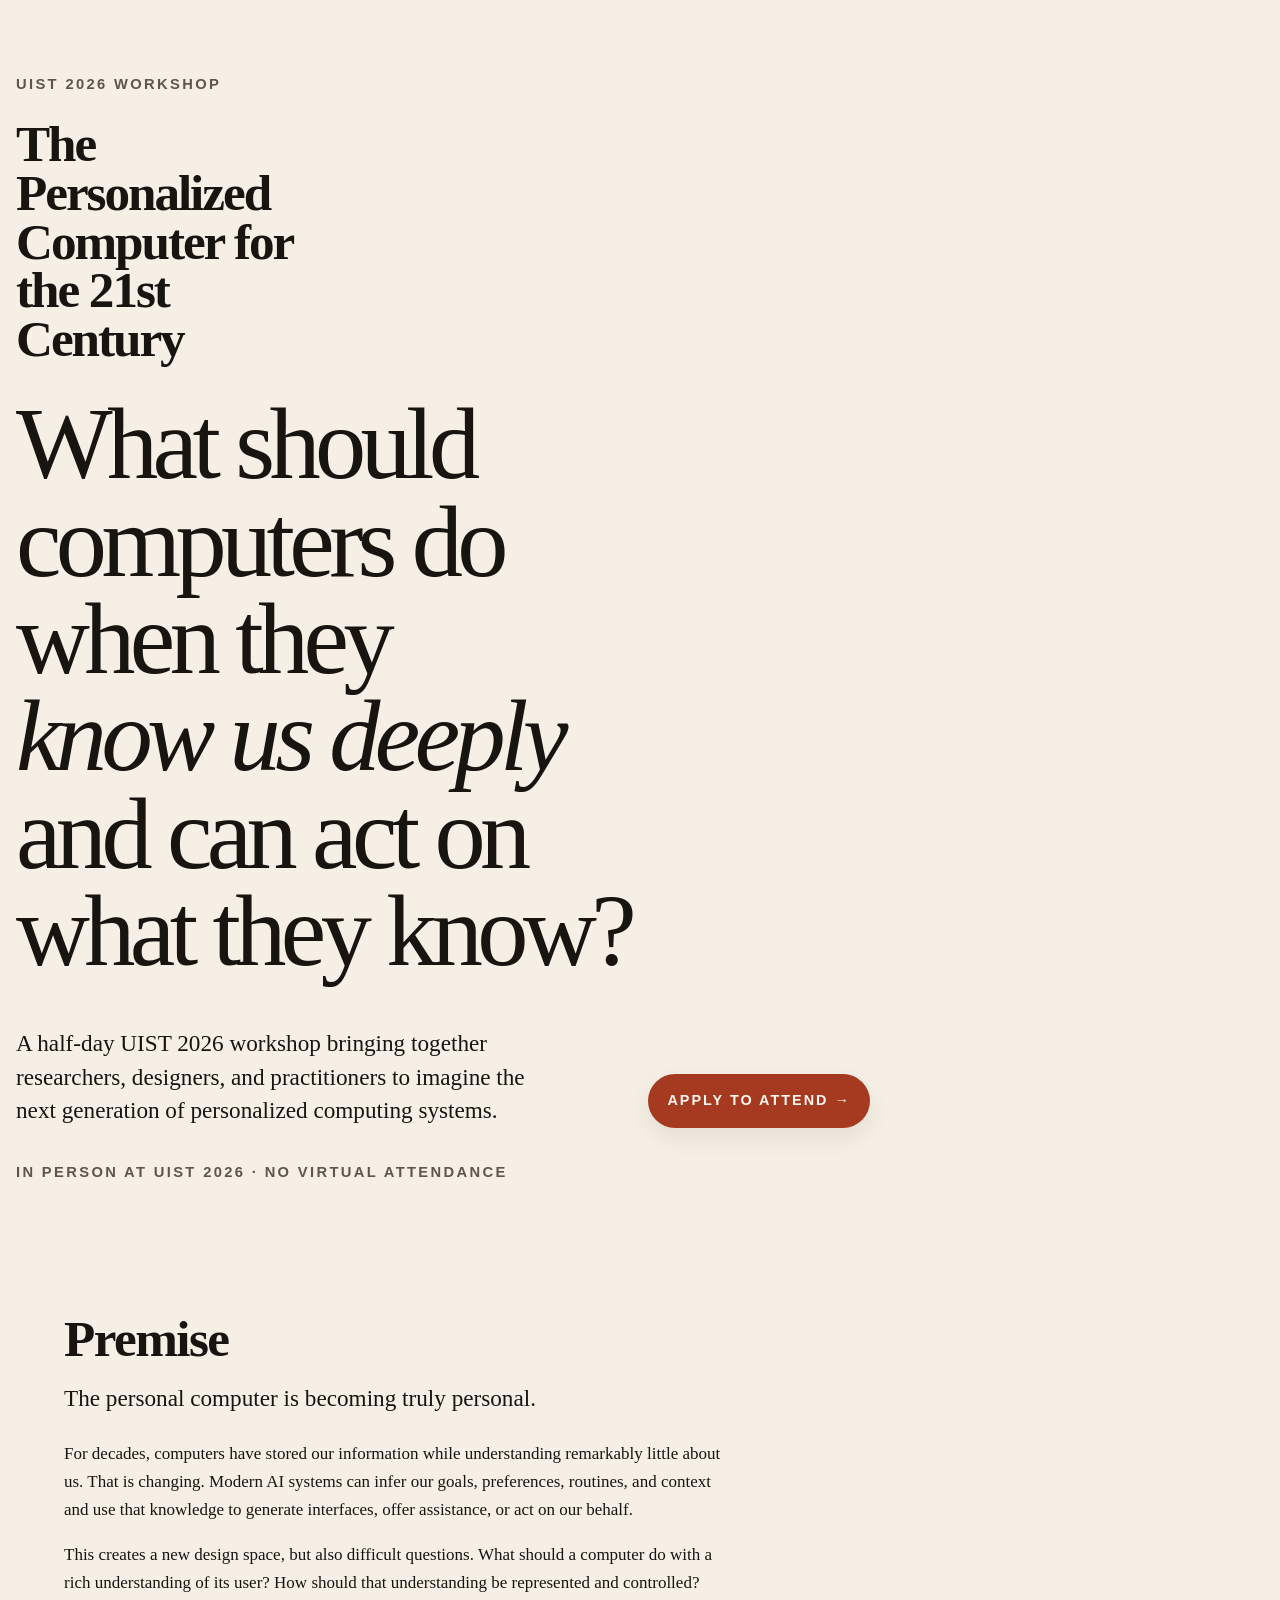
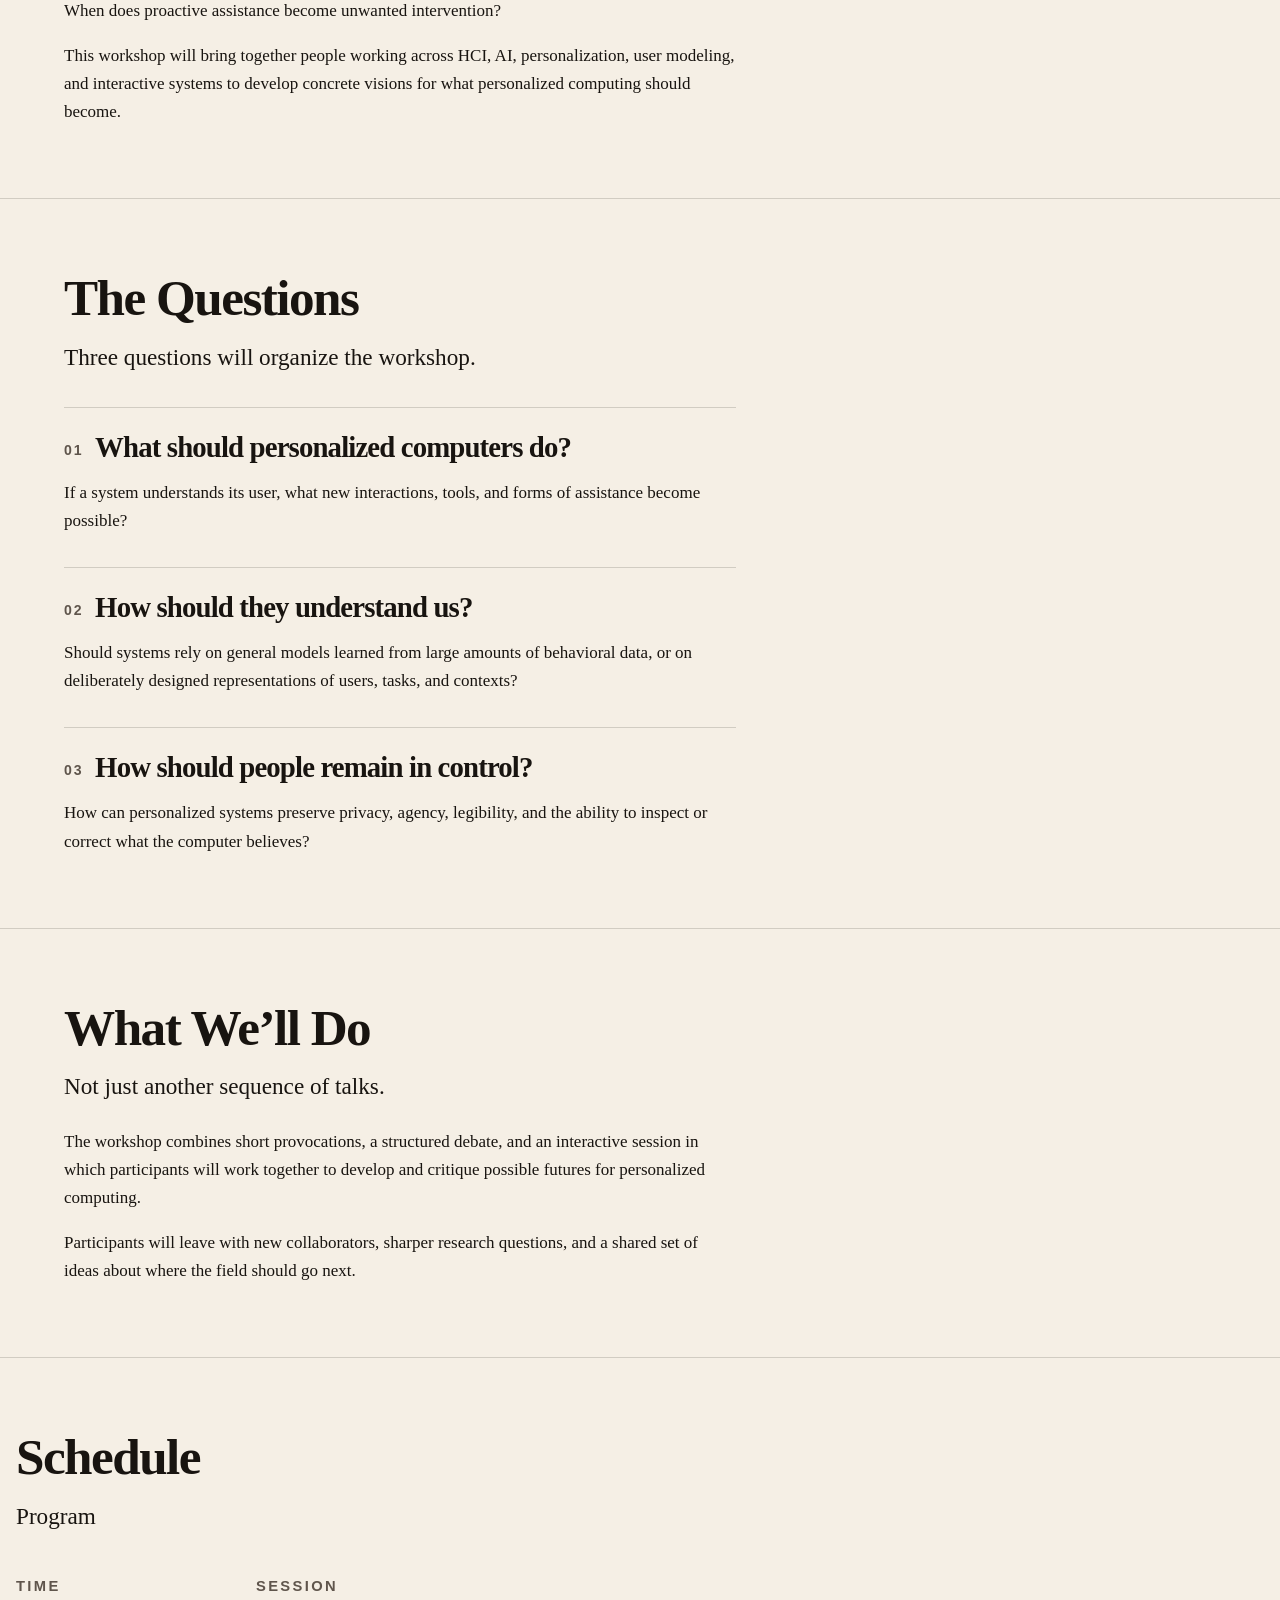
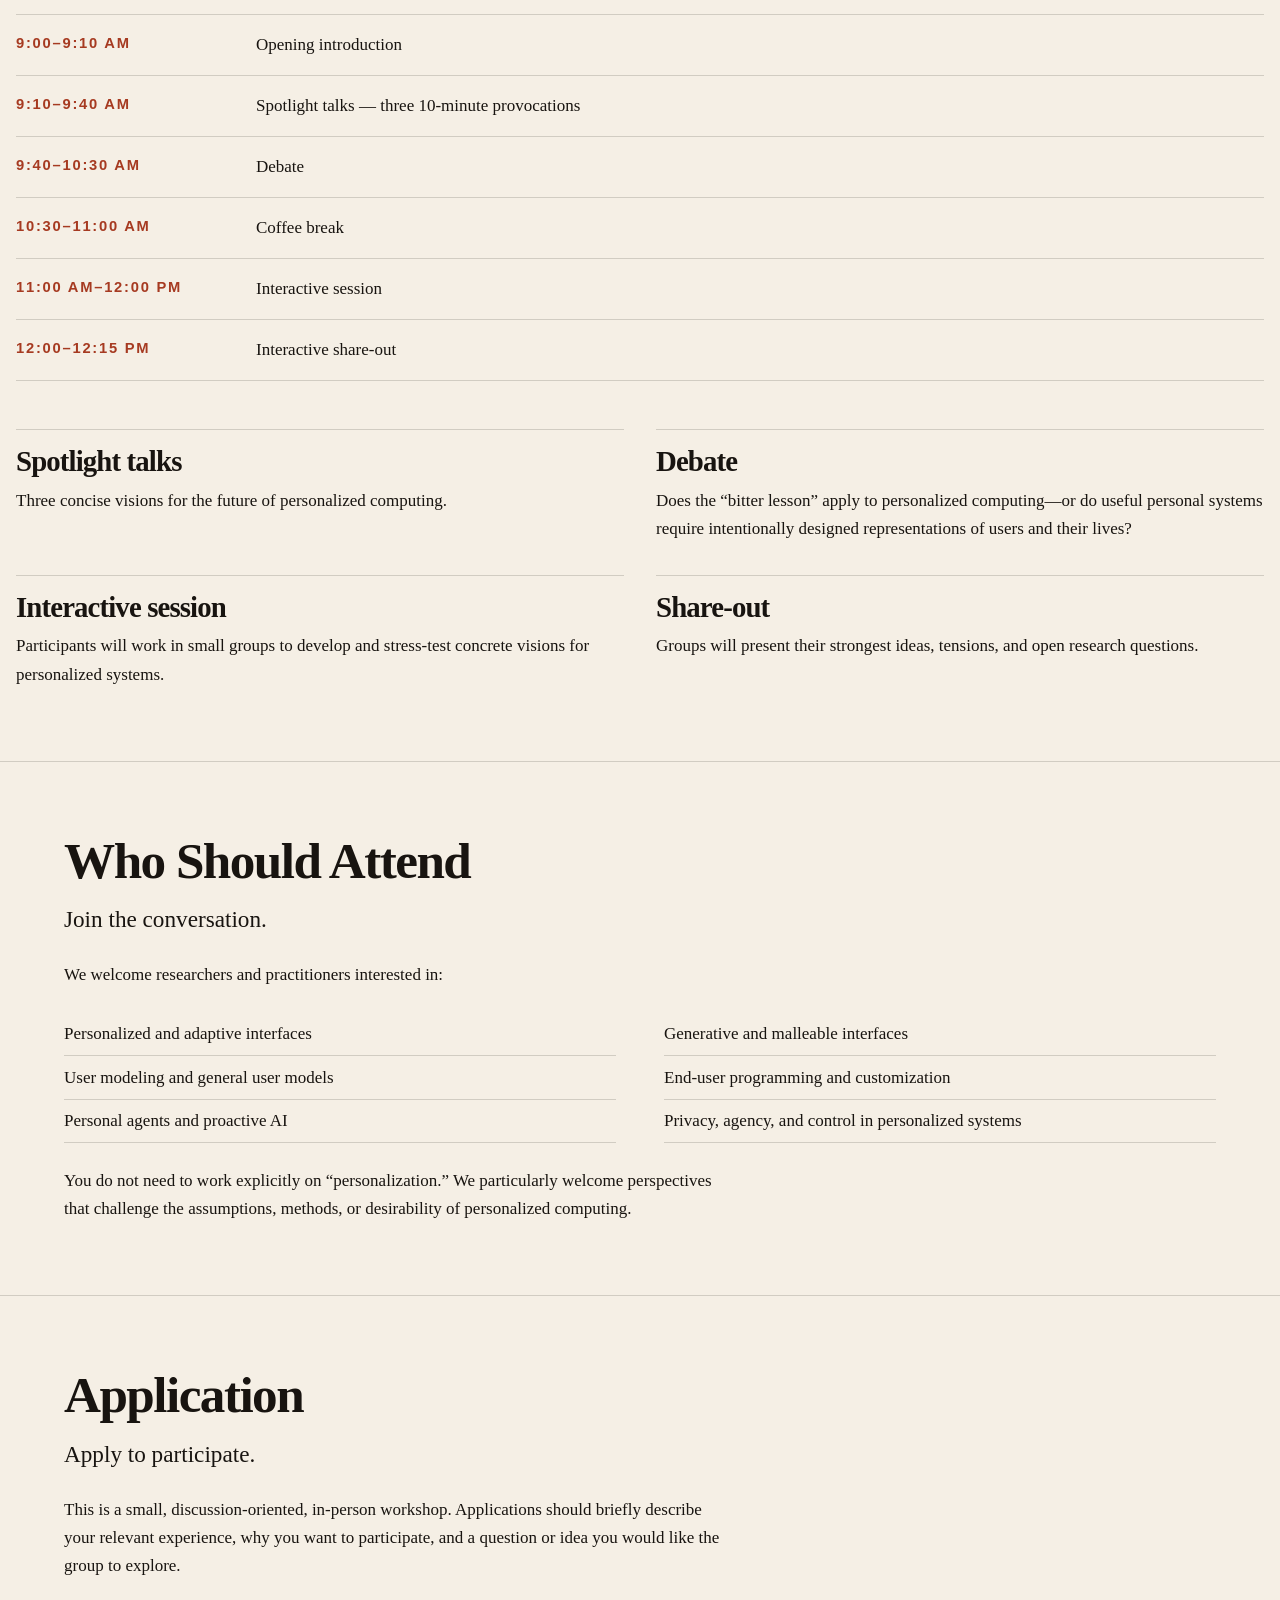
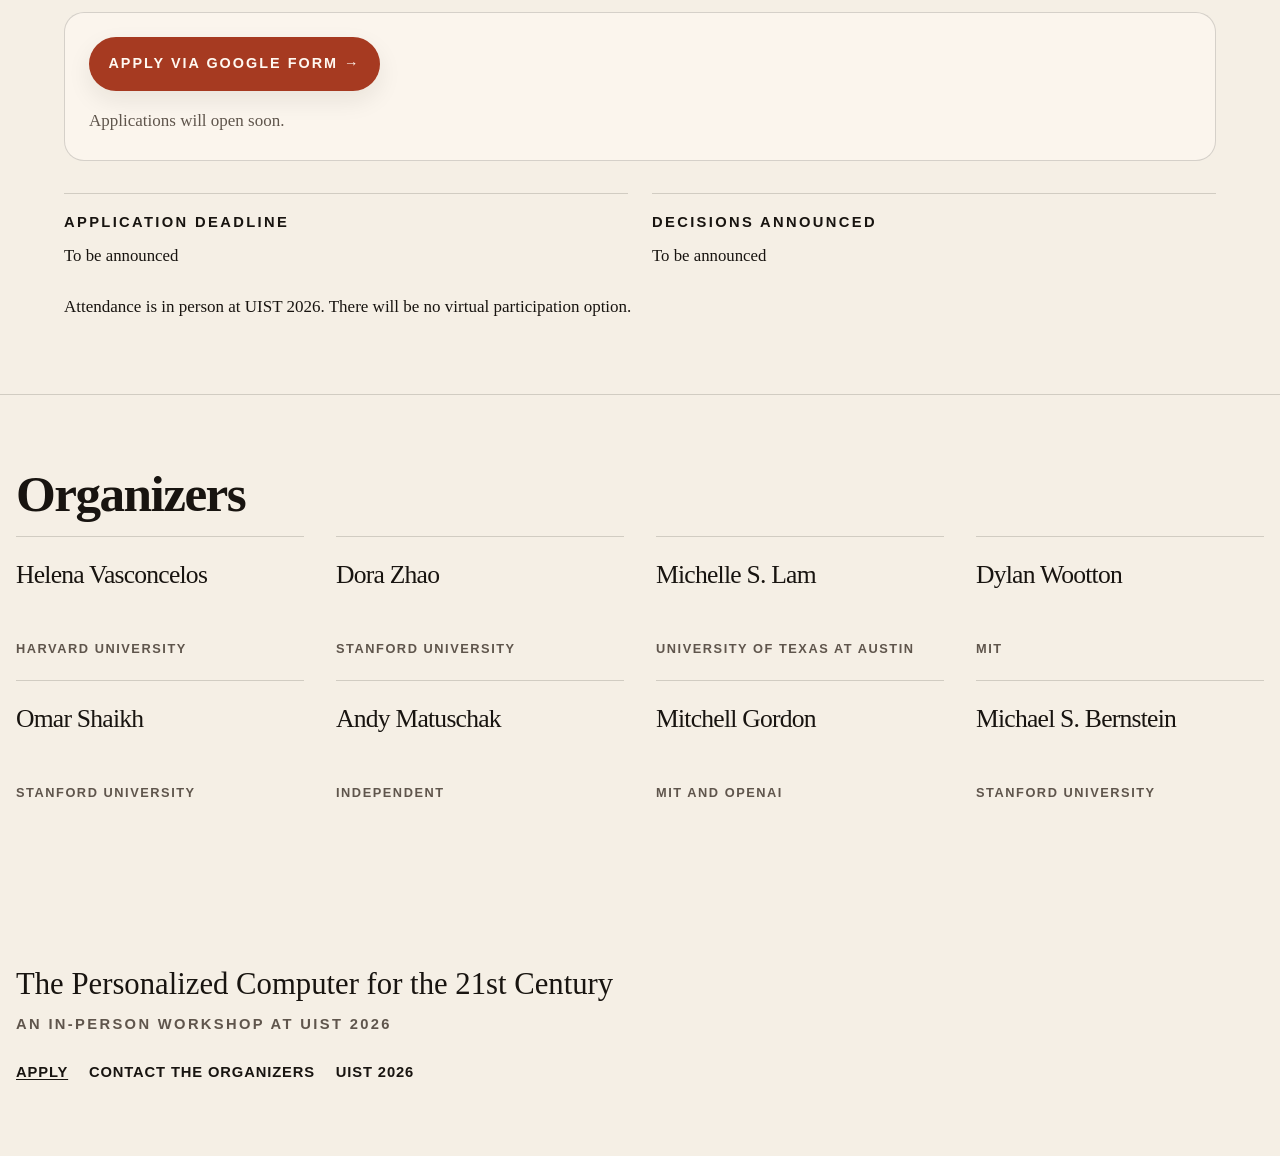
==== index.html @ d9c04a14 "Give the workshop a clear public home Create a dependency-free, typography-led site for the UIST 202" ====
<!doctype html>
<html lang="en">
  <head>
    <meta charset="utf-8">
    <meta name="viewport" content="width=device-width, initial-scale=1">
    <title>The Personalized Computer for the 21st Century | UIST 2026 Workshop</title>
    <meta
      name="description"
      content="A half-day UIST 2026 workshop for researchers, designers, and practitioners imagining the next generation of personalized computing systems."
    >
    <link rel="stylesheet" href="styles.css">
  </head>
  <body>
    <a class="skip-link" href="#main-content">Skip to content</a>

    <header class="hero section">
      <div class="shell shell--wide">
        <p class="eyebrow">UIST 2026 workshop</p>
        <h1 class="hero-title">The Personalized Computer for the 21st Century</h1>
        <p class="hero-question">
          What should computers do when they
          <span>know us deeply</span>
          and can act on what they know?
        </p>
        <div class="hero-body">
          <p class="hero-summary">
            A half-day UIST 2026 workshop bringing together researchers, designers, and
            practitioners to imagine the next generation of personalized computing systems.
          </p>
          <a class="button" href="#apply">Apply to attend &rarr;</a>
        </div>
        <p class="hero-meta">In person at UIST 2026 · No virtual attendance</p>
      </div>
    </header>

    <main id="main-content">
      <section class="section" aria-labelledby="premise-title">
        <div class="shell">
          <h2 id="premise-title">Premise</h2>
          <p class="lede">The personal computer is becoming truly personal.</p>
          <p>
            For decades, computers have stored our information while understanding remarkably
            little about us. That is changing. Modern AI systems can infer our goals,
            preferences, routines, and context and use that knowledge to generate interfaces,
            offer assistance, or act on our behalf.
          </p>
          <p>
            This creates a new design space, but also difficult questions. What should a
            computer do with a rich understanding of its user? How should that understanding be
            represented and controlled? When does proactive assistance become unwanted
            intervention?
          </p>
          <p>
            This workshop will bring together people working across HCI, AI, personalization,
            user modeling, and interactive systems to develop concrete visions for what
            personalized computing should become.
          </p>
        </div>
      </section>

      <section class="section" aria-labelledby="questions-title">
        <div class="shell">
          <h2 id="questions-title">The Questions</h2>
          <p class="lede">Three questions will organize the workshop.</p>
          <ol class="question-list">
            <li>
              <h3>What should personalized computers do?</h3>
              <p>
                If a system understands its user, what new interactions, tools, and forms of
                assistance become possible?
              </p>
            </li>
            <li>
              <h3>How should they understand us?</h3>
              <p>
                Should systems rely on general models learned from large amounts of behavioral
                data, or on deliberately designed representations of users, tasks, and
                contexts?
              </p>
            </li>
            <li>
              <h3>How should people remain in control?</h3>
              <p>
                How can personalized systems preserve privacy, agency, legibility, and the
                ability to inspect or correct what the computer believes?
              </p>
            </li>
          </ol>
        </div>
      </section>

      <section class="section" aria-labelledby="format-title">
        <div class="shell">
          <h2 id="format-title">What We&rsquo;ll Do</h2>
          <p class="lede">Not just another sequence of talks.</p>
          <p>
            The workshop combines short provocations, a structured debate, and an interactive
            session in which participants will work together to develop and critique possible
            futures for personalized computing.
          </p>
          <p>
            Participants will leave with new collaborators, sharper research questions, and a
            shared set of ideas about where the field should go next.
          </p>
        </div>
      </section>

      <section class="section" aria-labelledby="schedule-title">
        <div class="shell shell--wide">
          <div class="schedule-head">
            <h2 id="schedule-title">Schedule</h2>
            <p class="lede">Program</p>
          </div>
          <div class="table-wrap">
            <table class="schedule-table">
              <caption class="visually-hidden">Workshop program for the half-day UIST 2026 session.</caption>
              <thead>
                <tr>
                  <th scope="col">Time</th>
                  <th scope="col">Session</th>
                </tr>
              </thead>
              <tbody>
                <tr>
                  <td data-label="Time">9:00&ndash;9:10 AM</td>
                  <td data-label="Session">Opening introduction</td>
                </tr>
                <tr>
                  <td data-label="Time">9:10&ndash;9:40 AM</td>
                  <td data-label="Session">Spotlight talks &mdash; three 10-minute provocations</td>
                </tr>
                <tr>
                  <td data-label="Time">9:40&ndash;10:30 AM</td>
                  <td data-label="Session">Debate</td>
                </tr>
                <tr>
                  <td data-label="Time">10:30&ndash;11:00 AM</td>
                  <td data-label="Session">Coffee break</td>
                </tr>
                <tr>
                  <td data-label="Time">11:00 AM&ndash;12:00 PM</td>
                  <td data-label="Session">Interactive session</td>
                </tr>
                <tr>
                  <td data-label="Time">12:00&ndash;12:15 PM</td>
                  <td data-label="Session">Interactive share-out</td>
                </tr>
              </tbody>
            </table>
          </div>

          <div class="session-notes" aria-label="Session descriptions">
            <article>
              <h3>Spotlight talks</h3>
              <p>Three concise visions for the future of personalized computing.</p>
            </article>
            <article>
              <h3>Debate</h3>
              <p>
                Does the &ldquo;bitter lesson&rdquo; apply to personalized computing&mdash;or do useful
                personal systems require intentionally designed representations of users and
                their lives?
              </p>
            </article>
            <article>
              <h3>Interactive session</h3>
              <p>
                Participants will work in small groups to develop and stress-test concrete
                visions for personalized systems.
              </p>
            </article>
            <article>
              <h3>Share-out</h3>
              <p>
                Groups will present their strongest ideas, tensions, and open research
                questions.
              </p>
            </article>
          </div>
        </div>
      </section>

      <section class="section" aria-labelledby="audience-title">
        <div class="shell">
          <h2 id="audience-title">Who Should Attend</h2>
          <p class="lede">Join the conversation.</p>
          <p>We welcome researchers and practitioners interested in:</p>
          <ul class="topic-list">
            <li>Personalized and adaptive interfaces</li>
            <li>User modeling and general user models</li>
            <li>Personal agents and proactive AI</li>
            <li>Generative and malleable interfaces</li>
            <li>End-user programming and customization</li>
            <li>Privacy, agency, and control in personalized systems</li>
          </ul>
          <p>
            You do not need to work explicitly on &ldquo;personalization.&rdquo; We particularly welcome
            perspectives that challenge the assumptions, methods, or desirability of
            personalized computing.
          </p>
        </div>
      </section>

      <section class="section" id="apply" aria-labelledby="application-title">
        <div class="shell">
          <h2 id="application-title">Application</h2>
          <p class="lede">Apply to participate.</p>
          <p>
            This is a small, discussion-oriented, in-person workshop. Applications should
            briefly describe your relevant experience, why you want to participate, and a
            question or idea you would like the group to explore.
          </p>

          <div class="application-box" id="application-placeholder">
            <!-- REPLACE_GOOGLE_FORM_URL: turn the disabled label below into the application link. -->
            <span class="application-cta" aria-disabled="true">Apply via Google Form &rarr;</span>
            <p class="placeholder-note">Applications will open soon.</p>
          </div>

          <dl class="application-dates">
            <div>
              <dt>Application deadline</dt>
              <!-- REPLACE_APPLICATION_DEADLINE -->
              <dd>To be announced</dd>
            </div>
            <div>
              <dt>Decisions announced</dt>
              <!-- REPLACE_DECISION_DATE -->
              <dd>To be announced</dd>
            </div>
          </dl>

          <p>Attendance is in person at UIST 2026. There will be no virtual participation option.</p>
        </div>
      </section>

      <section class="section" aria-labelledby="organizers-title">
        <div class="shell shell--wide">
          <h2 id="organizers-title">Organizers</h2>
          <div class="organizer-wall">
            <a href="https://seas.harvard.edu/person/helena-vasconcelos">Helena Vasconcelos<span>Harvard University</span></a>
            <a href="https://dorazhao99.github.io/">Dora Zhao<span>Stanford University</span></a>
            <a href="https://michelle123lam.github.io/">Michelle S. Lam<span>University of Texas at Austin</span></a>
            <a href="https://www.dylanwootton.com/">Dylan Wootton<span>MIT</span></a>
            <a href="https://oshaikh.com/">Omar Shaikh<span>Stanford University</span></a>
            <a href="https://andymatuschak.org/">Andy Matuschak<span>Independent</span></a>
            <a href="https://www.eecs.mit.edu/people/mitchell-gordon/">Mitchell Gordon<span>MIT and OpenAI</span></a>
            <a href="https://hci.stanford.edu/msb/">Michael S. Bernstein<span>Stanford University</span></a>
          </div>
        </div>
      </section>
    </main>

    <footer class="site-footer section">
      <div class="shell shell--wide">
        <p class="footer-title">The Personalized Computer for the 21st Century</p>
        <p class="footer-subtitle">An in-person workshop at UIST 2026</p>
        <div class="footer-links" aria-label="Footer links">
          <a href="#apply">Apply</a>
          <!-- REPLACE_CONTACT_URL_OR_EMAIL -->
          <span aria-disabled="true">Contact the organizers</span>
          <!-- REPLACE_UIST_2026_URL -->
          <span aria-disabled="true">UIST 2026</span>
        </div>
      </div>
    </footer>
  </body>
</html>
---- styles.css ----
:root {
  --paper: #f5efe5;
  --ink: #181410;
  --muted: #5f554c;
  --line: rgba(24, 20, 16, 0.16);
  --accent: #a63a21;
  --accent-deep: #7d2714;
  --focus: #181410;
  --shadow: rgba(24, 20, 16, 0.08);
  --display: "Iowan Old Style", "Palatino Linotype", "Book Antiqua", "URW Palladio L",
    "Georgia", serif;
  --meta: "Avenir Next Condensed", "Arial Narrow", "Helvetica Neue", sans-serif;
  --body: "Iowan Old Style", "Palatino Linotype", "Book Antiqua", "Georgia", serif;
  --page-width: min(72rem, calc(100vw - 2rem));
  --wide-width: min(82rem, calc(100vw - 2rem));
  --space-1: 0.75rem;
  --space-2: 1rem;
  --space-3: 1.5rem;
  --space-4: 2rem;
  --space-5: 3rem;
  --space-6: 4.5rem;
  --space-7: 7rem;
  --radius: 1.25rem;
}

*,
*::before,
*::after {
  box-sizing: border-box;
}

html {
  scroll-behavior: smooth;
}

body {
  margin: 0;
  background: var(--paper);
  color: var(--ink);
  font-family: var(--body);
  font-size: 1.0625rem;
  line-height: 1.65;
  text-rendering: optimizeLegibility;
}

img {
  max-width: 100%;
  display: block;
}

a {
  color: inherit;
  text-decoration-thickness: 0.08em;
  text-underline-offset: 0.16em;
}

a:hover {
  text-decoration-thickness: 0.14em;
}

a:focus-visible,
button:focus-visible,
[tabindex]:focus-visible {
  outline: 2px solid var(--focus);
  outline-offset: 0.25rem;
}

code {
  font-family: ui-monospace, "SFMono-Regular", "SF Mono", Consolas, "Liberation Mono",
    monospace;
  font-size: 0.92em;
}

.skip-link {
  position: absolute;
  top: 0.5rem;
  left: 0.5rem;
  z-index: 10;
  padding: 0.65rem 0.9rem;
  background: var(--ink);
  color: var(--paper);
  text-decoration: none;
  transform: translateY(-140%);
}

.skip-link:focus-visible {
  transform: translateY(0);
  outline-color: var(--paper);
}

.shell {
  width: var(--page-width);
  margin: 0 auto;
}

.shell--wide {
  width: var(--wide-width);
}

.section {
  padding: var(--space-6) 0;
  border-top: 1px solid var(--line);
}

.section:first-of-type {
  border-top: 0;
}

.eyebrow,
.hero-meta,
th,
.footer-subtitle,
.application-dates dt {
  font-family: var(--meta);
  font-size: 0.92rem;
  font-weight: 600;
  letter-spacing: 0.16em;
  text-transform: uppercase;
}

.eyebrow {
  margin: 0 0 var(--space-3);
  color: var(--muted);
}

.hero {
  min-height: 100vh;
  display: grid;
  align-items: end;
  padding: 4.5rem 0 3.5rem;
}

.hero-title {
  max-width: 12ch;
  margin: 0;
  font-family: var(--display);
  font-size: clamp(2.15rem, 4vw, 4rem);
  font-weight: 600;
  line-height: 0.95;
  letter-spacing: -0.04em;
}

.hero-question {
  max-width: 13ch;
  margin: var(--space-4) 0 var(--space-5);
  font-family: var(--display);
  font-size: clamp(3rem, 8vw, 7.8rem);
  line-height: 0.95;
  letter-spacing: -0.055em;
}

.hero-question span {
  display: block;
  font-style: italic;
}

.hero-body {
  display: grid;
  grid-template-columns: minmax(0, 38rem) auto;
  gap: var(--space-3);
  align-items: end;
}

.hero-summary,
.lede {
  font-size: clamp(1.15rem, 2vw, 1.45rem);
  line-height: 1.45;
}

.hero-summary {
  margin: 0;
  max-width: 34rem;
}

.button,
.application-cta {
  display: inline-flex;
  align-items: center;
  justify-content: center;
  width: fit-content;
  min-width: 13rem;
  padding: 0.9rem 1.15rem;
  border: 1px solid transparent;
  border-radius: 999px;
  background: var(--accent);
  box-shadow: 0 0.6rem 1.5rem var(--shadow);
  color: #fff8f1;
  font-family: var(--meta);
  font-size: 0.9rem;
  font-weight: 700;
  letter-spacing: 0.14em;
  text-decoration: none;
  text-transform: uppercase;
}

.button:hover,
.application-cta:hover {
  background: var(--accent-deep);
  color: #fff8f1;
}

.hero-meta {
  margin: var(--space-4) 0 0;
  color: var(--muted);
}

h2,
h3 {
  margin: 0;
  font-family: var(--display);
  line-height: 1.05;
  letter-spacing: -0.03em;
}

h2 {
  font-size: clamp(2rem, 4vw, 3.3rem);
  margin-bottom: var(--space-2);
}

h3 {
  font-size: clamp(1.35rem, 2.3vw, 1.8rem);
}

p,
li,
dd {
  max-width: 42rem;
}

p:last-child,
li:last-child {
  margin-bottom: 0;
}

.lede {
  margin: 0 0 var(--space-3);
}

.question-list {
  margin: var(--space-4) 0 0;
  padding: 0;
  list-style: none;
  counter-reset: questions;
  display: grid;
  gap: var(--space-4);
}

.question-list li {
  padding-top: var(--space-3);
  border-top: 1px solid var(--line);
}

.question-list h3::before {
  counter-increment: questions;
  content: "0" counter(questions) " ";
  margin-right: 0.35rem;
  color: var(--muted);
  font-family: var(--meta);
  font-size: 0.88rem;
  font-weight: 700;
  letter-spacing: 0.14em;
  vertical-align: middle;
}

.schedule-head {
  margin-bottom: var(--space-3);
}

.table-wrap {
  overflow-x: auto;
}

.schedule-table {
  width: 100%;
  border-collapse: collapse;
}

.schedule-table th,
.schedule-table td {
  padding: 1rem 0;
  vertical-align: top;
  text-align: left;
  border-bottom: 1px solid var(--line);
}

.schedule-table th {
  color: var(--muted);
}

.schedule-table td:first-child {
  width: 15rem;
  padding-right: 1.5rem;
  color: var(--accent);
  font-family: var(--meta);
  font-size: 0.92rem;
  font-weight: 700;
  letter-spacing: 0.12em;
  text-transform: uppercase;
}

.session-notes {
  margin-top: var(--space-5);
  display: grid;
  grid-template-columns: repeat(2, minmax(0, 1fr));
  gap: var(--space-4);
}

.session-notes article {
  padding-top: var(--space-2);
  border-top: 1px solid var(--line);
}

.session-notes p {
  margin: 0.65rem 0 0;
}

.topic-list {
  margin: var(--space-3) 0;
  padding: 0;
  list-style: none;
  columns: 2;
  column-gap: var(--space-5);
}

.topic-list li {
  break-inside: avoid;
  padding: 0.45rem 0;
  border-bottom: 1px solid var(--line);
}

.application-box {
  margin: var(--space-4) 0;
  padding: var(--space-3);
  border: 1px solid var(--line);
  border-radius: var(--radius);
  background: rgba(255, 250, 245, 0.55);
}

.application-cta {
  margin: 0 0 var(--space-2);
}

.placeholder-note {
  margin: 0;
  color: var(--muted);
}

.application-dates {
  margin: 0 0 var(--space-3);
  display: grid;
  grid-template-columns: repeat(2, minmax(0, 1fr));
  gap: var(--space-3);
}

.application-dates div {
  padding-top: var(--space-2);
  border-top: 1px solid var(--line);
}

.application-dates dt,
.application-dates dd {
  margin: 0;
}

.application-dates dd {
  margin-top: 0.5rem;
  font-size: 1.05rem;
}

.organizer-wall {
  display: grid;
  grid-template-columns: repeat(4, minmax(0, 1fr));
  column-gap: var(--space-4);
}

.organizer-wall a {
  min-height: 9rem;
  padding: var(--space-3) 0;
  display: flex;
  flex-direction: column;
  justify-content: space-between;
  gap: var(--space-2);
  border-top: 1px solid var(--line);
  font-family: var(--display);
  font-size: clamp(1.25rem, 2vw, 1.7rem);
  line-height: 1.08;
  letter-spacing: -0.03em;
  text-decoration: none;
}

.organizer-wall span {
  display: block;
  color: var(--muted);
  font-family: var(--meta);
  font-size: 0.8rem;
  font-weight: 600;
  letter-spacing: 0.12em;
  text-transform: uppercase;
}

.site-footer {
  padding-bottom: var(--space-6);
}

.footer-title {
  margin: 0;
  font-family: var(--display);
  font-size: clamp(1.55rem, 2.4vw, 2.2rem);
  line-height: 1.08;
}

.footer-subtitle {
  margin: 0.65rem 0 0;
  color: var(--muted);
}

.footer-links {
  margin-top: var(--space-3);
  display: flex;
  flex-wrap: wrap;
  gap: 0.85rem 1.3rem;
}

.footer-links span,
.footer-links a {
  font-family: var(--meta);
  font-size: 0.92rem;
  font-weight: 600;
  letter-spacing: 0.06em;
  text-transform: uppercase;
}

.visually-hidden {
  position: absolute;
  width: 1px;
  height: 1px;
  padding: 0;
  margin: -1px;
  overflow: hidden;
  clip: rect(0 0 0 0);
  white-space: nowrap;
  border: 0;
}

@media (prefers-reduced-motion: reduce) {
  html {
    scroll-behavior: auto;
  }

  *,
  *::before,
  *::after {
    animation-duration: 0.01ms !important;
    animation-iteration-count: 1 !important;
    transition-duration: 0.01ms !important;
  }
}

@media (max-width: 64rem) {
  .hero-body,
  .application-dates,
  .session-notes,
  .organizer-wall {
    grid-template-columns: 1fr;
  }

  .topic-list {
    columns: 1;
  }
}

@media (max-width: 48rem) {
  .section {
    padding: 3.5rem 0;
  }

  .hero {
    min-height: auto;
    padding-top: 4.5rem;
    padding-bottom: 4.5rem;
  }

  .hero-question {
    max-width: 11ch;
    margin-top: 2rem;
    margin-bottom: 2.5rem;
  }

  .schedule-table,
  .schedule-table thead,
  .schedule-table tbody,
  .schedule-table tr,
  .schedule-table th,
  .schedule-table td {
    display: block;
  }

  .schedule-table thead {
    position: absolute;
    width: 1px;
    height: 1px;
    overflow: hidden;
    clip: rect(0 0 0 0);
  }

  .schedule-table tr {
    padding: 1rem 0;
    border-bottom: 1px solid var(--line);
  }

  .schedule-table th,
  .schedule-table td {
    border: 0;
    padding: 0;
  }

  .schedule-table td + td {
    margin-top: 0.5rem;
  }

  .schedule-table td::before {
    content: attr(data-label);
    display: block;
    margin-bottom: 0.22rem;
    color: var(--muted);
    font-family: var(--meta);
    font-size: 0.72rem;
    font-weight: 700;
    letter-spacing: 0.14em;
    text-transform: uppercase;
  }
}

@media (max-width: 34rem) {
  body {
    font-size: 1rem;
  }

  .shell,
  .shell--wide {
    width: min(100vw - 1.25rem, 100%);
  }

  .button,
  .application-cta {
    width: 100%;
  }

  .organizer-wall a {
    min-height: 7rem;
  }
}
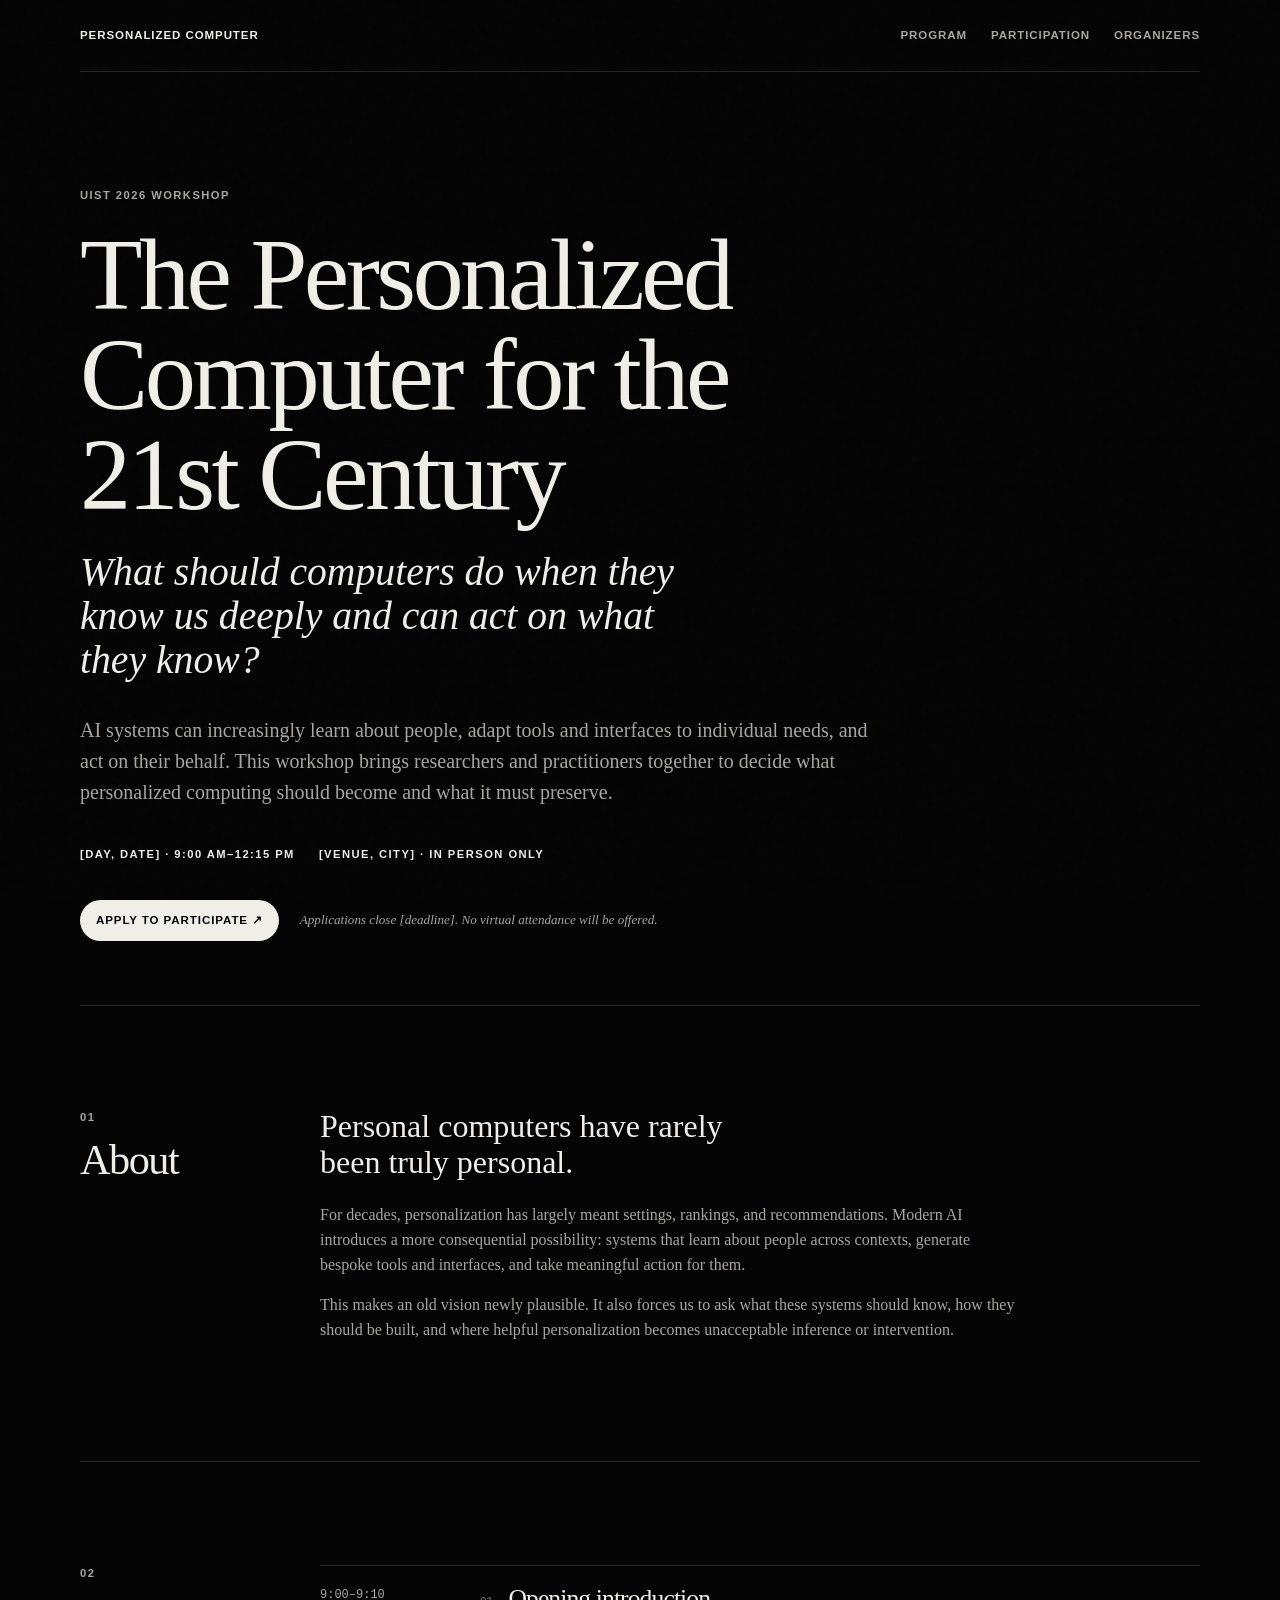
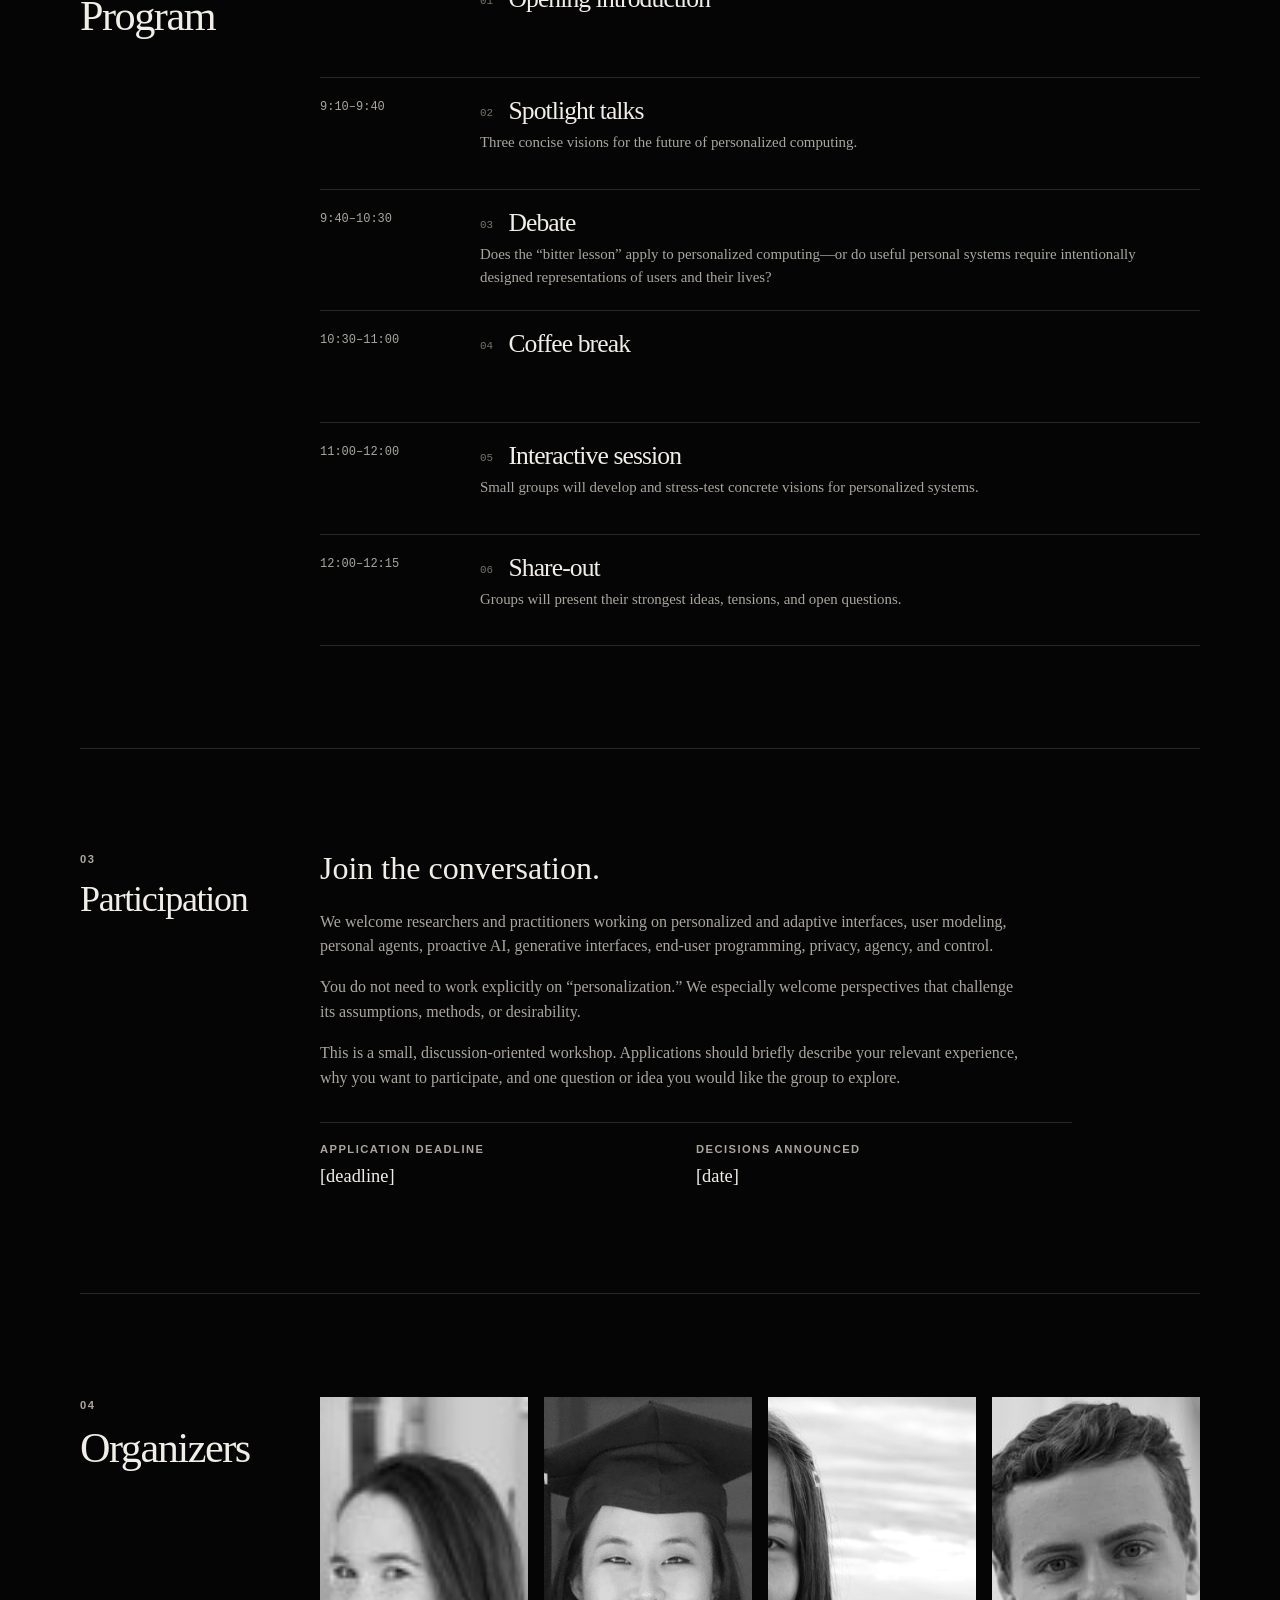
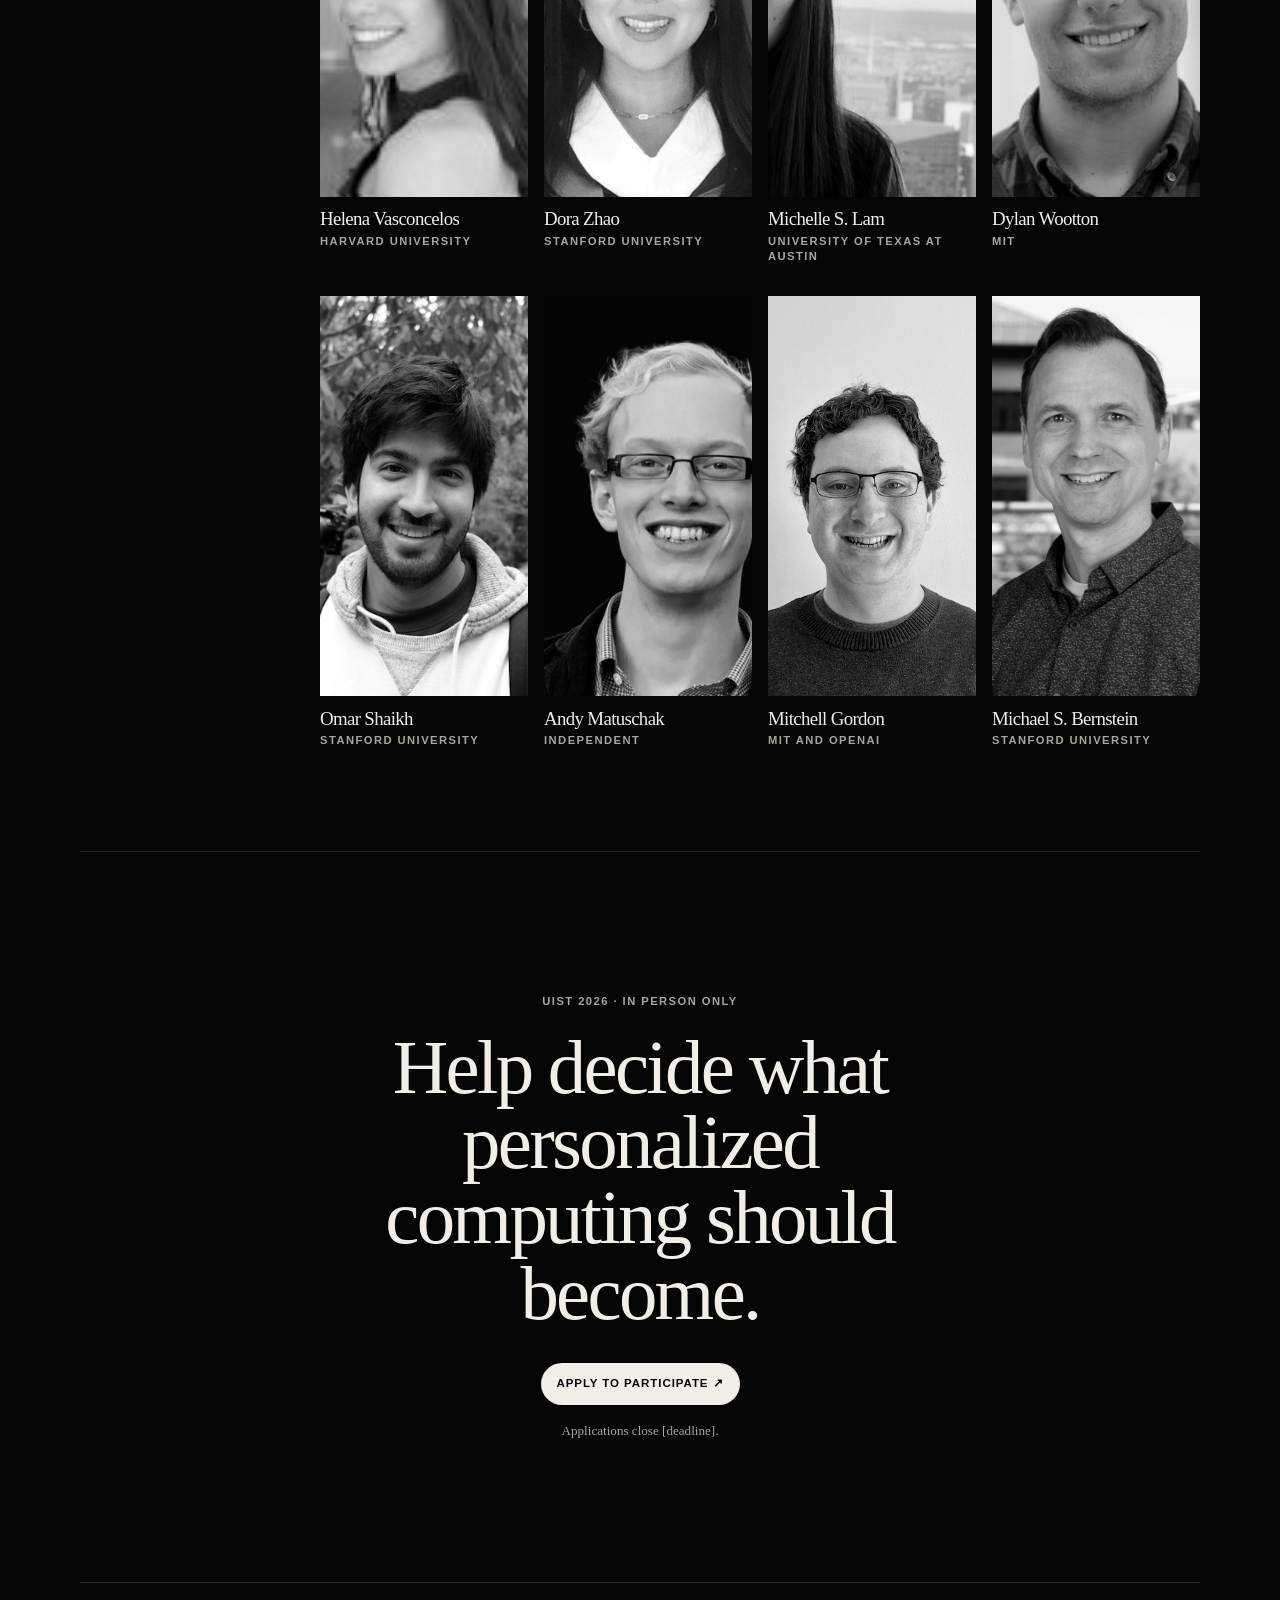
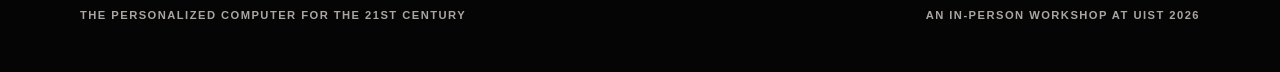
==== commit a218c8cb: "Make the workshop easier to scan and remember Tighten the page to a simple About, Program, Participa" ====
--- a/index.html
+++ b/index.html
@@ -6,263 +6,221 @@
     <title>The Personalized Computer for the 21st Century | UIST 2026 Workshop</title>
     <meta
       name="description"
-      content="A half-day UIST 2026 workshop for researchers, designers, and practitioners imagining the next generation of personalized computing systems."
+      content="A UIST 2026 workshop on what personalized computers should become and what they must preserve."
     >
     <link rel="stylesheet" href="styles.css">
   </head>
   <body>
     <a class="skip-link" href="#main-content">Skip to content</a>
 
-    <header class="hero section">
-      <div class="shell shell--wide">
-        <p class="eyebrow">UIST 2026 workshop</p>
-        <h1 class="hero-title">The Personalized Computer for the 21st Century</h1>
+    <header class="site-header shell">
+      <a class="wordmark" href="#top">Personalized Computer</a>
+      <nav aria-label="Primary navigation">
+        <a href="#program">Program</a>
+        <a href="#participation">Participation</a>
+        <a href="#organizers">Organizers</a>
+      </nav>
+    </header>
+
+    <main id="main-content">
+      <section class="hero shell" id="top" aria-labelledby="workshop-title">
+        <p class="eyebrow">UIST 2026 Workshop</p>
+        <h1 id="workshop-title">The Personalized Computer for the 21st Century</h1>
         <p class="hero-question">
-          What should computers do when they
-          <span>know us deeply</span>
-          and can act on what they know?
+          What should computers do when they know us deeply and can act on what they know?
         </p>
-        <div class="hero-body">
-          <p class="hero-summary">
-            A half-day UIST 2026 workshop bringing together researchers, designers, and
-            practitioners to imagine the next generation of personalized computing systems.
-          </p>
-          <a class="button" href="#apply">Apply to attend &rarr;</a>
-        </div>
-        <p class="hero-meta">In person at UIST 2026 · No virtual attendance</p>
-      </div>
-    </header>
-
-    <main id="main-content">
-      <section class="section" aria-labelledby="premise-title">
-        <div class="shell">
-          <h2 id="premise-title">Premise</h2>
-          <p class="lede">The personal computer is becoming truly personal.</p>
-          <p>
-            For decades, computers have stored our information while understanding remarkably
-            little about us. That is changing. Modern AI systems can infer our goals,
-            preferences, routines, and context and use that knowledge to generate interfaces,
-            offer assistance, or act on our behalf.
-          </p>
-          <p>
-            This creates a new design space, but also difficult questions. What should a
-            computer do with a rich understanding of its user? How should that understanding be
-            represented and controlled? When does proactive assistance become unwanted
-            intervention?
-          </p>
-          <p>
-            This workshop will bring together people working across HCI, AI, personalization,
-            user modeling, and interactive systems to develop concrete visions for what
-            personalized computing should become.
-          </p>
-        </div>
-      </section>
-
-      <section class="section" aria-labelledby="questions-title">
-        <div class="shell">
-          <h2 id="questions-title">The Questions</h2>
-          <p class="lede">Three questions will organize the workshop.</p>
-          <ol class="question-list">
-            <li>
-              <h3>What should personalized computers do?</h3>
-              <p>
-                If a system understands its user, what new interactions, tools, and forms of
-                assistance become possible?
-              </p>
-            </li>
-            <li>
-              <h3>How should they understand us?</h3>
-              <p>
-                Should systems rely on general models learned from large amounts of behavioral
-                data, or on deliberately designed representations of users, tasks, and
-                contexts?
-              </p>
-            </li>
-            <li>
-              <h3>How should people remain in control?</h3>
-              <p>
-                How can personalized systems preserve privacy, agency, legibility, and the
-                ability to inspect or correct what the computer believes?
-              </p>
-            </li>
-          </ol>
-        </div>
-      </section>
-
-      <section class="section" aria-labelledby="format-title">
-        <div class="shell">
-          <h2 id="format-title">What We&rsquo;ll Do</h2>
-          <p class="lede">Not just another sequence of talks.</p>
-          <p>
-            The workshop combines short provocations, a structured debate, and an interactive
-            session in which participants will work together to develop and critique possible
-            futures for personalized computing.
-          </p>
-          <p>
-            Participants will leave with new collaborators, sharper research questions, and a
-            shared set of ideas about where the field should go next.
-          </p>
-        </div>
-      </section>
-
-      <section class="section" aria-labelledby="schedule-title">
-        <div class="shell shell--wide">
-          <div class="schedule-head">
-            <h2 id="schedule-title">Schedule</h2>
-            <p class="lede">Program</p>
-          </div>
-          <div class="table-wrap">
-            <table class="schedule-table">
-              <caption class="visually-hidden">Workshop program for the half-day UIST 2026 session.</caption>
-              <thead>
-                <tr>
-                  <th scope="col">Time</th>
-                  <th scope="col">Session</th>
-                </tr>
-              </thead>
-              <tbody>
-                <tr>
-                  <td data-label="Time">9:00&ndash;9:10 AM</td>
-                  <td data-label="Session">Opening introduction</td>
-                </tr>
-                <tr>
-                  <td data-label="Time">9:10&ndash;9:40 AM</td>
-                  <td data-label="Session">Spotlight talks &mdash; three 10-minute provocations</td>
-                </tr>
-                <tr>
-                  <td data-label="Time">9:40&ndash;10:30 AM</td>
-                  <td data-label="Session">Debate</td>
-                </tr>
-                <tr>
-                  <td data-label="Time">10:30&ndash;11:00 AM</td>
-                  <td data-label="Session">Coffee break</td>
-                </tr>
-                <tr>
-                  <td data-label="Time">11:00 AM&ndash;12:00 PM</td>
-                  <td data-label="Session">Interactive session</td>
-                </tr>
-                <tr>
-                  <td data-label="Time">12:00&ndash;12:15 PM</td>
-                  <td data-label="Session">Interactive share-out</td>
-                </tr>
-              </tbody>
-            </table>
-          </div>
-
-          <div class="session-notes" aria-label="Session descriptions">
-            <article>
+        <p class="hero-summary">
+          AI systems can increasingly learn about people, adapt tools and interfaces to
+          individual needs, and act on their behalf. This workshop brings researchers and
+          practitioners together to decide what personalized computing should become and what
+          it must preserve.
+        </p>
+
+        <div class="event-details" aria-label="Workshop date and location">
+          <p>
+            <!-- REPLACE_WORKSHOP_DATE -->
+            <strong>[Day, Date]</strong> · 9:00 AM–12:15 PM
+          </p>
+          <p>
+            <!-- REPLACE_VENUE_CITY -->
+            <strong>[Venue, City]</strong> · In person only
+          </p>
+        </div>
+
+        <div class="hero-action">
+          <!-- REPLACE_GOOGLE_FORM_URL: replace the span with an anchor when applications open. -->
+          <span class="button" aria-disabled="true">Apply to participate ↗</span>
+          <p>
+            <!-- REPLACE_APPLICATION_DEADLINE -->
+            <em>Applications close [deadline]. No virtual attendance will be offered.</em>
+          </p>
+        </div>
+      </section>
+
+      <section class="section shell" id="about" aria-labelledby="about-title">
+        <div class="section-heading">
+          <p class="section-index">01</p>
+          <h2 id="about-title">About</h2>
+        </div>
+        <div class="section-copy">
+          <p class="lede">Personal computers have rarely been truly personal.</p>
+          <p>
+            For decades, personalization has largely meant settings, rankings, and
+            recommendations. Modern AI introduces a more consequential possibility: systems
+            that learn about people across contexts, generate bespoke tools and interfaces,
+            and take meaningful action for them.
+          </p>
+          <p>
+            This makes an old vision newly plausible. It also forces us to ask what these
+            systems should know, how they should be built, and where helpful personalization
+            becomes unacceptable inference or intervention.
+          </p>
+        </div>
+      </section>
+
+      <section class="section shell" id="program" aria-labelledby="program-title">
+        <div class="section-heading">
+          <p class="section-index">02</p>
+          <h2 id="program-title">Program</h2>
+        </div>
+        <ol class="program-list">
+          <li>
+            <time datetime="09:00">9:00–9:10</time>
+            <div><h3>Opening introduction</h3></div>
+          </li>
+          <li>
+            <time datetime="09:10">9:10–9:40</time>
+            <div>
               <h3>Spotlight talks</h3>
               <p>Three concise visions for the future of personalized computing.</p>
-            </article>
-            <article>
+            </div>
+          </li>
+          <li>
+            <time datetime="09:40">9:40–10:30</time>
+            <div>
               <h3>Debate</h3>
               <p>
-                Does the &ldquo;bitter lesson&rdquo; apply to personalized computing&mdash;or do useful
-                personal systems require intentionally designed representations of users and
-                their lives?
+                Does the “bitter lesson” apply to personalized computing—or do useful personal
+                systems require intentionally designed representations of users and their lives?
               </p>
-            </article>
-            <article>
+            </div>
+          </li>
+          <li>
+            <time datetime="10:30">10:30–11:00</time>
+            <div><h3>Coffee break</h3></div>
+          </li>
+          <li>
+            <time datetime="11:00">11:00–12:00</time>
+            <div>
               <h3>Interactive session</h3>
               <p>
-                Participants will work in small groups to develop and stress-test concrete
-                visions for personalized systems.
+                Small groups will develop and stress-test concrete visions for personalized
+                systems.
               </p>
-            </article>
-            <article>
+            </div>
+          </li>
+          <li>
+            <time datetime="12:00">12:00–12:15</time>
+            <div>
               <h3>Share-out</h3>
-              <p>
-                Groups will present their strongest ideas, tensions, and open research
-                questions.
-              </p>
-            </article>
-          </div>
-        </div>
-      </section>
-
-      <section class="section" aria-labelledby="audience-title">
-        <div class="shell">
-          <h2 id="audience-title">Who Should Attend</h2>
+              <p>Groups will present their strongest ideas, tensions, and open questions.</p>
+            </div>
+          </li>
+        </ol>
+      </section>
+
+      <section class="section shell" id="participation" aria-labelledby="participation-title">
+        <div class="section-heading">
+          <p class="section-index">03</p>
+          <h2 id="participation-title">Participation</h2>
+        </div>
+        <div class="section-copy participation-copy">
           <p class="lede">Join the conversation.</p>
-          <p>We welcome researchers and practitioners interested in:</p>
-          <ul class="topic-list">
-            <li>Personalized and adaptive interfaces</li>
-            <li>User modeling and general user models</li>
-            <li>Personal agents and proactive AI</li>
-            <li>Generative and malleable interfaces</li>
-            <li>End-user programming and customization</li>
-            <li>Privacy, agency, and control in personalized systems</li>
-          </ul>
-          <p>
-            You do not need to work explicitly on &ldquo;personalization.&rdquo; We particularly welcome
-            perspectives that challenge the assumptions, methods, or desirability of
-            personalized computing.
-          </p>
-        </div>
-      </section>
-
-      <section class="section" id="apply" aria-labelledby="application-title">
-        <div class="shell">
-          <h2 id="application-title">Application</h2>
-          <p class="lede">Apply to participate.</p>
-          <p>
-            This is a small, discussion-oriented, in-person workshop. Applications should
-            briefly describe your relevant experience, why you want to participate, and a
-            question or idea you would like the group to explore.
-          </p>
-
-          <div class="application-box" id="application-placeholder">
-            <!-- REPLACE_GOOGLE_FORM_URL: turn the disabled label below into the application link. -->
-            <span class="application-cta" aria-disabled="true">Apply via Google Form &rarr;</span>
-            <p class="placeholder-note">Applications will open soon.</p>
-          </div>
-
-          <dl class="application-dates">
+          <p>
+            We welcome researchers and practitioners working on personalized and adaptive
+            interfaces, user modeling, personal agents, proactive AI, generative interfaces,
+            end-user programming, privacy, agency, and control.
+          </p>
+          <p>
+            You do not need to work explicitly on “personalization.” We especially welcome
+            perspectives that challenge its assumptions, methods, or desirability.
+          </p>
+          <p>
+            This is a small, discussion-oriented workshop. Applications should briefly describe
+            your relevant experience, why you want to participate, and one question or idea you
+            would like the group to explore.
+          </p>
+          <dl class="dates">
             <div>
               <dt>Application deadline</dt>
               <!-- REPLACE_APPLICATION_DEADLINE -->
-              <dd>To be announced</dd>
+              <dd>[deadline]</dd>
             </div>
             <div>
               <dt>Decisions announced</dt>
               <!-- REPLACE_DECISION_DATE -->
-              <dd>To be announced</dd>
+              <dd>[date]</dd>
             </div>
           </dl>
-
-          <p>Attendance is in person at UIST 2026. There will be no virtual participation option.</p>
-        </div>
-      </section>
-
-      <section class="section" aria-labelledby="organizers-title">
-        <div class="shell shell--wide">
+        </div>
+      </section>
+
+      <section class="section shell" id="organizers" aria-labelledby="organizers-title">
+        <div class="section-heading">
+          <p class="section-index">04</p>
           <h2 id="organizers-title">Organizers</h2>
-          <div class="organizer-wall">
-            <a href="https://seas.harvard.edu/person/helena-vasconcelos">Helena Vasconcelos<span>Harvard University</span></a>
-            <a href="https://dorazhao99.github.io/">Dora Zhao<span>Stanford University</span></a>
-            <a href="https://michelle123lam.github.io/">Michelle S. Lam<span>University of Texas at Austin</span></a>
-            <a href="https://www.dylanwootton.com/">Dylan Wootton<span>MIT</span></a>
-            <a href="https://oshaikh.com/">Omar Shaikh<span>Stanford University</span></a>
-            <a href="https://andymatuschak.org/">Andy Matuschak<span>Independent</span></a>
-            <a href="https://www.eecs.mit.edu/people/mitchell-gordon/">Mitchell Gordon<span>MIT and OpenAI</span></a>
-            <a href="https://hci.stanford.edu/msb/">Michael S. Bernstein<span>Stanford University</span></a>
-          </div>
-        </div>
+        </div>
+        <div class="organizer-grid">
+          <a class="organizer" href="https://helenavasc.com/">
+            <img src="assets/organizers/helena-vasconcelos.jpg" alt="Helena Vasconcelos" width="400" height="400">
+            <h3>Helena Vasconcelos</h3><p>Harvard University</p>
+          </a>
+          <a class="organizer" href="https://dorazhao99.github.io/">
+            <img src="assets/organizers/dora-zhao.png" alt="Dora Zhao" width="400" height="400">
+            <h3>Dora Zhao</h3><p>Stanford University</p>
+          </a>
+          <a class="organizer" href="https://michelle123lam.github.io/">
+            <img src="assets/organizers/michelle-lam.jpg" alt="Michelle S. Lam" width="400" height="400">
+            <h3>Michelle S. Lam</h3><p>University of Texas at Austin</p>
+          </a>
+          <a class="organizer" href="https://www.dylanwootton.com/">
+            <img src="assets/organizers/dylan-wootton.jpg" alt="Dylan Wootton" width="400" height="400">
+            <h3>Dylan Wootton</h3><p>MIT</p>
+          </a>
+          <a class="organizer" href="https://oshaikh.com/">
+            <img src="assets/organizers/omar-shaikh.jpeg" alt="Omar Shaikh" width="400" height="400">
+            <h3>Omar Shaikh</h3><p>Stanford University</p>
+          </a>
+          <a class="organizer" href="https://andymatuschak.org/">
+            <img src="assets/organizers/andy-matuschak.webp" alt="Andy Matuschak" width="400" height="400">
+            <h3>Andy Matuschak</h3><p>Independent</p>
+          </a>
+          <a class="organizer" href="https://mitchellg.github.io/">
+            <img src="assets/organizers/mitchell-gordon.png" alt="Mitchell Gordon" width="400" height="400">
+            <h3>Mitchell Gordon</h3><p>MIT and OpenAI</p>
+          </a>
+          <a class="organizer" href="https://hci.stanford.edu/msb/">
+            <img src="assets/organizers/michael-bernstein.jpg" alt="Michael S. Bernstein" width="400" height="400">
+            <h3>Michael S. Bernstein</h3><p>Stanford University</p>
+          </a>
+        </div>
+      </section>
+
+      <section class="final-call shell" aria-labelledby="final-call-title">
+        <p class="eyebrow">UIST 2026 · In person only</p>
+        <h2 id="final-call-title">Help decide what personalized computing should become.</h2>
+        <!-- REPLACE_GOOGLE_FORM_URL: replace the span with an anchor when applications open. -->
+        <span class="button" aria-disabled="true">Apply to participate ↗</span>
+        <p>
+          <!-- REPLACE_APPLICATION_DEADLINE -->
+          Applications close [deadline].
+        </p>
       </section>
     </main>
 
-    <footer class="site-footer section">
-      <div class="shell shell--wide">
-        <p class="footer-title">The Personalized Computer for the 21st Century</p>
-        <p class="footer-subtitle">An in-person workshop at UIST 2026</p>
-        <div class="footer-links" aria-label="Footer links">
-          <a href="#apply">Apply</a>
-          <!-- REPLACE_CONTACT_URL_OR_EMAIL -->
-          <span aria-disabled="true">Contact the organizers</span>
-          <!-- REPLACE_UIST_2026_URL -->
-          <span aria-disabled="true">UIST 2026</span>
-        </div>
-      </div>
+    <footer class="site-footer shell">
+      <p>The Personalized Computer for the 21st Century</p>
+      <p>An in-person workshop at UIST 2026</p>
     </footer>
   </body>
 </html>
--- a/styles.css
+++ b/styles.css
@@ -1,26 +1,14 @@
 :root {
-  --paper: #f5efe5;
-  --ink: #181410;
-  --muted: #5f554c;
-  --line: rgba(24, 20, 16, 0.16);
-  --accent: #a63a21;
-  --accent-deep: #7d2714;
-  --focus: #181410;
-  --shadow: rgba(24, 20, 16, 0.08);
-  --display: "Iowan Old Style", "Palatino Linotype", "Book Antiqua", "URW Palladio L",
-    "Georgia", serif;
-  --meta: "Avenir Next Condensed", "Arial Narrow", "Helvetica Neue", sans-serif;
-  --body: "Iowan Old Style", "Palatino Linotype", "Book Antiqua", "Georgia", serif;
-  --page-width: min(72rem, calc(100vw - 2rem));
-  --wide-width: min(82rem, calc(100vw - 2rem));
-  --space-1: 0.75rem;
-  --space-2: 1rem;
-  --space-3: 1.5rem;
-  --space-4: 2rem;
-  --space-5: 3rem;
-  --space-6: 4.5rem;
-  --space-7: 7rem;
-  --radius: 1.25rem;
+  --background: #050505;
+  --surface: #0b0b0b;
+  --ink: #f1eee8;
+  --muted: #aaa69f;
+  --line: #282725;
+  --accent: #f1eee8;
+  --serif: "Iowan Old Style", "Palatino Linotype", "Book Antiqua", Georgia, serif;
+  --sans: "Helvetica Neue", Helvetica, Arial, sans-serif;
+  --mono: ui-monospace, "SFMono-Regular", "SF Mono", Consolas, monospace;
+  --width: min(70rem, calc(100vw - 3rem));
 }
 
 *,
@@ -35,411 +23,436 @@
 
 body {
   margin: 0;
-  background: var(--paper);
+  background: var(--background);
   color: var(--ink);
-  font-family: var(--body);
-  font-size: 1.0625rem;
-  line-height: 1.65;
+  font-family: var(--serif);
+  font-size: 1rem;
+  line-height: 1.55;
   text-rendering: optimizeLegibility;
 }
 
-img {
-  max-width: 100%;
-  display: block;
+body::before {
+  content: "";
+  position: fixed;
+  inset: 0;
+  pointer-events: none;
+  opacity: 0.16;
+  background-image: url("data:image/svg+xml,%3Csvg viewBox='0 0 180 180' xmlns='http://www.w3.org/2000/svg'%3E%3Cfilter id='n'%3E%3CfeTurbulence type='fractalNoise' baseFrequency='.85' numOctaves='4' stitchTiles='stitch'/%3E%3C/filter%3E%3Crect width='100%25' height='100%25' filter='url(%23n)' opacity='.08'/%3E%3C/svg%3E");
 }
 
 a {
   color: inherit;
-  text-decoration-thickness: 0.08em;
-  text-underline-offset: 0.16em;
+  text-decoration-color: #77736c;
+  text-underline-offset: 0.18em;
 }
 
 a:hover {
-  text-decoration-thickness: 0.14em;
+  text-decoration-color: var(--ink);
 }
 
 a:focus-visible,
-button:focus-visible,
-[tabindex]:focus-visible {
-  outline: 2px solid var(--focus);
-  outline-offset: 0.25rem;
-}
-
-code {
-  font-family: ui-monospace, "SFMono-Regular", "SF Mono", Consolas, "Liberation Mono",
-    monospace;
-  font-size: 0.92em;
+[aria-disabled="true"]:focus-visible {
+  outline: 2px solid var(--ink);
+  outline-offset: 0.28rem;
 }
 
 .skip-link {
-  position: absolute;
-  top: 0.5rem;
-  left: 0.5rem;
+  position: fixed;
+  top: 0.75rem;
+  left: 0.75rem;
   z-index: 10;
-  padding: 0.65rem 0.9rem;
+  padding: 0.55rem 0.8rem;
   background: var(--ink);
-  color: var(--paper);
+  color: var(--background);
+  font-family: var(--sans);
+  transform: translateY(-180%);
+}
+
+.skip-link:focus {
+  transform: translateY(0);
+}
+
+.shell {
+  width: var(--width);
+  margin-inline: auto;
+}
+
+.site-header {
+  min-height: 4.5rem;
+  display: flex;
+  align-items: center;
+  justify-content: space-between;
+  gap: 2rem;
+  border-bottom: 1px solid var(--line);
+  font-family: var(--sans);
+  font-size: 0.72rem;
+  font-weight: 700;
+  letter-spacing: 0.08em;
+  text-transform: uppercase;
+}
+
+.wordmark {
   text-decoration: none;
-  transform: translateY(-140%);
-}
-
-.skip-link:focus-visible {
-  transform: translateY(0);
-  outline-color: var(--paper);
-}
-
-.shell {
-  width: var(--page-width);
-  margin: 0 auto;
-}
-
-.shell--wide {
-  width: var(--wide-width);
-}
-
-.section {
-  padding: var(--space-6) 0;
-  border-top: 1px solid var(--line);
-}
-
-.section:first-of-type {
-  border-top: 0;
+}
+
+nav {
+  display: flex;
+  gap: 1.5rem;
+}
+
+nav a {
+  color: var(--muted);
+  text-decoration: none;
+}
+
+nav a:hover {
+  color: var(--ink);
+}
+
+.hero {
+  min-height: calc(100svh - 4.5rem);
+  padding: clamp(4rem, 9vw, 8rem) 0 4rem;
+  display: flex;
+  flex-direction: column;
+  justify-content: center;
 }
 
 .eyebrow,
-.hero-meta,
-th,
-.footer-subtitle,
-.application-dates dt {
-  font-family: var(--meta);
-  font-size: 0.92rem;
-  font-weight: 600;
-  letter-spacing: 0.16em;
+.section-index,
+.event-details,
+.dates dt,
+.organizer p,
+.site-footer {
+  font-family: var(--sans);
+  font-size: 0.7rem;
+  font-weight: 700;
+  letter-spacing: 0.13em;
   text-transform: uppercase;
 }
 
 .eyebrow {
-  margin: 0 0 var(--space-3);
-  color: var(--muted);
-}
-
-.hero {
-  min-height: 100vh;
-  display: grid;
-  align-items: end;
-  padding: 4.5rem 0 3.5rem;
-}
-
-.hero-title {
-  max-width: 12ch;
+  margin: 0 0 1.25rem;
+  color: var(--muted);
+}
+
+h1,
+h2,
+h3,
+p {
+  margin-top: 0;
+}
+
+h1,
+h2,
+h3 {
+  font-weight: 500;
+  line-height: 0.98;
+  letter-spacing: -0.035em;
+}
+
+h1 {
+  max-width: 15ch;
+  margin-bottom: 1.5rem;
+  font-size: clamp(3.5rem, 8vw, 7.5rem);
+}
+
+.hero-question {
+  max-width: 31ch;
+  margin-bottom: 2rem;
+  font-size: clamp(1.55rem, 3.1vw, 2.65rem);
+  font-style: italic;
+  line-height: 1.12;
+}
+
+.hero-summary {
+  max-width: 50rem;
+  margin-bottom: 2.4rem;
+  color: var(--muted);
+  font-size: clamp(1.05rem, 1.6vw, 1.25rem);
+}
+
+.event-details {
+  margin-bottom: 2.25rem;
+  display: flex;
+  flex-wrap: wrap;
+  gap: 0.35rem 1.5rem;
+}
+
+.event-details p {
   margin: 0;
-  font-family: var(--display);
-  font-size: clamp(2.15rem, 4vw, 4rem);
-  font-weight: 600;
-  line-height: 0.95;
-  letter-spacing: -0.04em;
-}
-
-.hero-question {
-  max-width: 13ch;
-  margin: var(--space-4) 0 var(--space-5);
-  font-family: var(--display);
-  font-size: clamp(3rem, 8vw, 7.8rem);
-  line-height: 0.95;
-  letter-spacing: -0.055em;
-}
-
-.hero-question span {
-  display: block;
-  font-style: italic;
-}
-
-.hero-body {
-  display: grid;
-  grid-template-columns: minmax(0, 38rem) auto;
-  gap: var(--space-3);
-  align-items: end;
-}
-
-.hero-summary,
-.lede {
-  font-size: clamp(1.15rem, 2vw, 1.45rem);
-  line-height: 1.45;
-}
-
-.hero-summary {
+}
+
+.event-details strong {
+  color: var(--ink);
+}
+
+.hero-action {
+  display: flex;
+  align-items: center;
+  gap: 1.3rem;
+}
+
+.hero-action p,
+.final-call > p:last-child {
   margin: 0;
-  max-width: 34rem;
-}
-
-.button,
-.application-cta {
+  color: var(--muted);
+  font-size: 0.82rem;
+}
+
+.button {
+  width: fit-content;
   display: inline-flex;
-  align-items: center;
-  justify-content: center;
-  width: fit-content;
-  min-width: 13rem;
-  padding: 0.9rem 1.15rem;
-  border: 1px solid transparent;
+  padding: 0.75rem 1rem;
   border-radius: 999px;
   background: var(--accent);
-  box-shadow: 0 0.6rem 1.5rem var(--shadow);
-  color: #fff8f1;
-  font-family: var(--meta);
-  font-size: 0.9rem;
-  font-weight: 700;
-  letter-spacing: 0.14em;
-  text-decoration: none;
+  color: var(--background);
+  font-family: var(--sans);
+  font-size: 0.72rem;
+  font-weight: 800;
+  letter-spacing: 0.08em;
   text-transform: uppercase;
 }
 
-.button:hover,
-.application-cta:hover {
-  background: var(--accent-deep);
-  color: #fff8f1;
-}
-
-.hero-meta {
-  margin: var(--space-4) 0 0;
-  color: var(--muted);
-}
-
-h2,
-h3 {
+.section {
+  padding: clamp(4rem, 8vw, 7rem) 0;
+  display: grid;
+  grid-template-columns: 11rem minmax(0, 1fr);
+  gap: clamp(2rem, 5vw, 5rem);
+  border-top: 1px solid var(--line);
+}
+
+.section-heading {
+  position: relative;
+}
+
+.section-index {
+  margin-bottom: 0.8rem;
+  color: var(--muted);
+}
+
+h2 {
+  margin-bottom: 0;
+  font-size: clamp(2.25rem, 3.3vw, 3.35rem);
+}
+
+#participation-title {
+  font-size: clamp(2.25rem, 2.8vw, 2.8rem);
+}
+
+.section-copy {
+  max-width: 47rem;
+}
+
+.section-copy p {
+  max-width: 44rem;
+  color: var(--muted);
+}
+
+.section-copy .lede {
+  max-width: 28ch;
+  margin-bottom: 1.4rem;
+  color: var(--ink);
+  font-size: clamp(1.5rem, 2.5vw, 2.15rem);
+  line-height: 1.12;
+}
+
+.program-list {
   margin: 0;
-  font-family: var(--display);
-  line-height: 1.05;
-  letter-spacing: -0.03em;
-}
-
-h2 {
-  font-size: clamp(2rem, 4vw, 3.3rem);
-  margin-bottom: var(--space-2);
-}
-
-h3 {
-  font-size: clamp(1.35rem, 2.3vw, 1.8rem);
-}
-
-p,
-li,
-dd {
-  max-width: 42rem;
-}
-
-p:last-child,
-li:last-child {
-  margin-bottom: 0;
-}
-
-.lede {
-  margin: 0 0 var(--space-3);
-}
-
-.question-list {
-  margin: var(--space-4) 0 0;
   padding: 0;
   list-style: none;
-  counter-reset: questions;
+  counter-reset: program;
+}
+
+.program-list li {
+  counter-increment: program;
+  min-height: 7rem;
+  padding: 1.3rem 0;
   display: grid;
-  gap: var(--space-4);
-}
-
-.question-list li {
-  padding-top: var(--space-3);
+  grid-template-columns: 8.5rem minmax(0, 1fr);
+  gap: 1.5rem;
   border-top: 1px solid var(--line);
 }
 
-.question-list h3::before {
-  counter-increment: questions;
-  content: "0" counter(questions) " ";
-  margin-right: 0.35rem;
-  color: var(--muted);
-  font-family: var(--meta);
-  font-size: 0.88rem;
-  font-weight: 700;
-  letter-spacing: 0.14em;
+.program-list li:last-child {
+  border-bottom: 1px solid var(--line);
+}
+
+.program-list time {
+  color: var(--muted);
+  font-family: var(--mono);
+  font-size: 0.75rem;
+}
+
+.program-list h3 {
+  margin-bottom: 0.45rem;
+  font-size: clamp(1.3rem, 2vw, 1.75rem);
+}
+
+.program-list h3::before {
+  content: "0" counter(program) " ";
+  margin-right: 0.55rem;
+  color: #77736c;
+  font-family: var(--mono);
+  font-size: 0.68rem;
+  letter-spacing: 0;
   vertical-align: middle;
 }
 
-.schedule-head {
-  margin-bottom: var(--space-3);
-}
-
-.table-wrap {
-  overflow-x: auto;
-}
-
-.schedule-table {
-  width: 100%;
-  border-collapse: collapse;
-}
-
-.schedule-table th,
-.schedule-table td {
-  padding: 1rem 0;
-  vertical-align: top;
-  text-align: left;
-  border-bottom: 1px solid var(--line);
-}
-
-.schedule-table th {
-  color: var(--muted);
-}
-
-.schedule-table td:first-child {
-  width: 15rem;
-  padding-right: 1.5rem;
-  color: var(--accent);
-  font-family: var(--meta);
-  font-size: 0.92rem;
-  font-weight: 700;
-  letter-spacing: 0.12em;
-  text-transform: uppercase;
-}
-
-.session-notes {
-  margin-top: var(--space-5);
+.program-list p {
+  max-width: 43rem;
+  margin-bottom: 0;
+  color: var(--muted);
+  font-size: 0.93rem;
+}
+
+.dates {
+  margin: 2rem 0 0;
   display: grid;
   grid-template-columns: repeat(2, minmax(0, 1fr));
-  gap: var(--space-4);
-}
-
-.session-notes article {
-  padding-top: var(--space-2);
   border-top: 1px solid var(--line);
 }
 
-.session-notes p {
-  margin: 0.65rem 0 0;
-}
-
-.topic-list {
-  margin: var(--space-3) 0;
-  padding: 0;
-  list-style: none;
-  columns: 2;
-  column-gap: var(--space-5);
-}
-
-.topic-list li {
-  break-inside: avoid;
-  padding: 0.45rem 0;
-  border-bottom: 1px solid var(--line);
-}
-
-.application-box {
-  margin: var(--space-4) 0;
-  padding: var(--space-3);
-  border: 1px solid var(--line);
-  border-radius: var(--radius);
-  background: rgba(255, 250, 245, 0.55);
-}
-
-.application-cta {
-  margin: 0 0 var(--space-2);
-}
-
-.placeholder-note {
-  margin: 0;
-  color: var(--muted);
-}
-
-.application-dates {
-  margin: 0 0 var(--space-3);
-  display: grid;
-  grid-template-columns: repeat(2, minmax(0, 1fr));
-  gap: var(--space-3);
-}
-
-.application-dates div {
-  padding-top: var(--space-2);
-  border-top: 1px solid var(--line);
-}
-
-.application-dates dt,
-.application-dates dd {
-  margin: 0;
-}
-
-.application-dates dd {
-  margin-top: 0.5rem;
-  font-size: 1.05rem;
-}
-
-.organizer-wall {
+.dates div {
+  padding: 1.1rem 1rem 0 0;
+}
+
+.dates dt {
+  color: var(--muted);
+}
+
+.dates dd {
+  margin: 0.25rem 0 0;
+  font-size: 1.15rem;
+}
+
+.organizer-grid {
   display: grid;
   grid-template-columns: repeat(4, minmax(0, 1fr));
-  column-gap: var(--space-4);
-}
-
-.organizer-wall a {
-  min-height: 9rem;
-  padding: var(--space-3) 0;
-  display: flex;
-  flex-direction: column;
+  gap: 2rem 1rem;
+}
+
+.organizer {
+  display: block;
+  text-decoration: none;
+}
+
+.organizer img {
+  width: 100%;
+  aspect-ratio: 1;
+  margin-bottom: 0.8rem;
+  display: block;
+  object-fit: cover;
+  object-position: center;
+  filter: grayscale(1) contrast(1.06);
+  background: var(--surface);
+  transition: filter 180ms ease;
+}
+
+.organizer:hover img {
+  filter: grayscale(0.15) contrast(1.03);
+}
+
+.organizer h3 {
+  margin-bottom: 0.25rem;
+  font-size: 1.18rem;
+  line-height: 1.08;
+}
+
+.organizer p {
+  margin-bottom: 0;
+  color: var(--muted);
+  line-height: 1.35;
+}
+
+.final-call {
+  padding: clamp(5rem, 11vw, 10rem) 0;
+  border-top: 1px solid var(--line);
+  text-align: center;
+}
+
+.final-call h2 {
+  max-width: 15ch;
+  margin: 0 auto 2rem;
+  font-size: clamp(2.8rem, 6vw, 5.7rem);
+}
+
+.final-call .button {
+  margin: 0 auto 1rem;
+}
+
+.site-footer {
+  padding: 1.5rem 0 3rem;
+  display: flex;
   justify-content: space-between;
-  gap: var(--space-2);
+  gap: 1rem;
   border-top: 1px solid var(--line);
-  font-family: var(--display);
-  font-size: clamp(1.25rem, 2vw, 1.7rem);
-  line-height: 1.08;
-  letter-spacing: -0.03em;
-  text-decoration: none;
-}
-
-.organizer-wall span {
-  display: block;
-  color: var(--muted);
-  font-family: var(--meta);
-  font-size: 0.8rem;
-  font-weight: 600;
-  letter-spacing: 0.12em;
-  text-transform: uppercase;
-}
-
-.site-footer {
-  padding-bottom: var(--space-6);
-}
-
-.footer-title {
+  color: var(--muted);
+}
+
+.site-footer p {
   margin: 0;
-  font-family: var(--display);
-  font-size: clamp(1.55rem, 2.4vw, 2.2rem);
-  line-height: 1.08;
-}
-
-.footer-subtitle {
-  margin: 0.65rem 0 0;
-  color: var(--muted);
-}
-
-.footer-links {
-  margin-top: var(--space-3);
-  display: flex;
-  flex-wrap: wrap;
-  gap: 0.85rem 1.3rem;
-}
-
-.footer-links span,
-.footer-links a {
-  font-family: var(--meta);
-  font-size: 0.92rem;
-  font-weight: 600;
-  letter-spacing: 0.06em;
-  text-transform: uppercase;
-}
-
-.visually-hidden {
-  position: absolute;
-  width: 1px;
-  height: 1px;
-  padding: 0;
-  margin: -1px;
-  overflow: hidden;
-  clip: rect(0 0 0 0);
-  white-space: nowrap;
-  border: 0;
+}
+
+@media (max-width: 54rem) {
+  .section {
+    grid-template-columns: 1fr;
+    gap: 2.5rem;
+  }
+
+  .organizer-grid {
+    grid-template-columns: repeat(2, minmax(0, 1fr));
+  }
+}
+
+@media (max-width: 40rem) {
+  :root {
+    --width: min(100% - 2rem, 70rem);
+  }
+
+  .site-header {
+    min-height: 4rem;
+  }
+
+  nav {
+    display: none;
+  }
+
+  .hero {
+    min-height: auto;
+    padding: 4.5rem 0 4rem;
+  }
+
+  h1 {
+    font-size: clamp(3rem, 15vw, 4.4rem);
+  }
+
+  .hero-action {
+    align-items: flex-start;
+    flex-direction: column;
+  }
+
+  .program-list li {
+    grid-template-columns: 1fr;
+    gap: 0.6rem;
+  }
+
+  .dates {
+    grid-template-columns: 1fr;
+  }
+
+  .dates div + div {
+    margin-top: 1rem;
+    padding-top: 1rem;
+    border-top: 1px solid var(--line);
+  }
+
+  .organizer-grid {
+    gap: 1.5rem 0.75rem;
+  }
+
+  .site-footer {
+    flex-direction: column;
+  }
 }
 
 @media (prefers-reduced-motion: reduce) {
@@ -450,103 +463,6 @@
   *,
   *::before,
   *::after {
-    animation-duration: 0.01ms !important;
-    animation-iteration-count: 1 !important;
     transition-duration: 0.01ms !important;
   }
 }
-
-@media (max-width: 64rem) {
-  .hero-body,
-  .application-dates,
-  .session-notes,
-  .organizer-wall {
-    grid-template-columns: 1fr;
-  }
-
-  .topic-list {
-    columns: 1;
-  }
-}
-
-@media (max-width: 48rem) {
-  .section {
-    padding: 3.5rem 0;
-  }
-
-  .hero {
-    min-height: auto;
-    padding-top: 4.5rem;
-    padding-bottom: 4.5rem;
-  }
-
-  .hero-question {
-    max-width: 11ch;
-    margin-top: 2rem;
-    margin-bottom: 2.5rem;
-  }
-
-  .schedule-table,
-  .schedule-table thead,
-  .schedule-table tbody,
-  .schedule-table tr,
-  .schedule-table th,
-  .schedule-table td {
-    display: block;
-  }
-
-  .schedule-table thead {
-    position: absolute;
-    width: 1px;
-    height: 1px;
-    overflow: hidden;
-    clip: rect(0 0 0 0);
-  }
-
-  .schedule-table tr {
-    padding: 1rem 0;
-    border-bottom: 1px solid var(--line);
-  }
-
-  .schedule-table th,
-  .schedule-table td {
-    border: 0;
-    padding: 0;
-  }
-
-  .schedule-table td + td {
-    margin-top: 0.5rem;
-  }
-
-  .schedule-table td::before {
-    content: attr(data-label);
-    display: block;
-    margin-bottom: 0.22rem;
-    color: var(--muted);
-    font-family: var(--meta);
-    font-size: 0.72rem;
-    font-weight: 700;
-    letter-spacing: 0.14em;
-    text-transform: uppercase;
-  }
-}
-
-@media (max-width: 34rem) {
-  body {
-    font-size: 1rem;
-  }
-
-  .shell,
-  .shell--wide {
-    width: min(100vw - 1.25rem, 100%);
-  }
-
-  .button,
-  .application-cta {
-    width: 100%;
-  }
-
-  .organizer-wall a {
-    min-height: 7rem;
-  }
-}
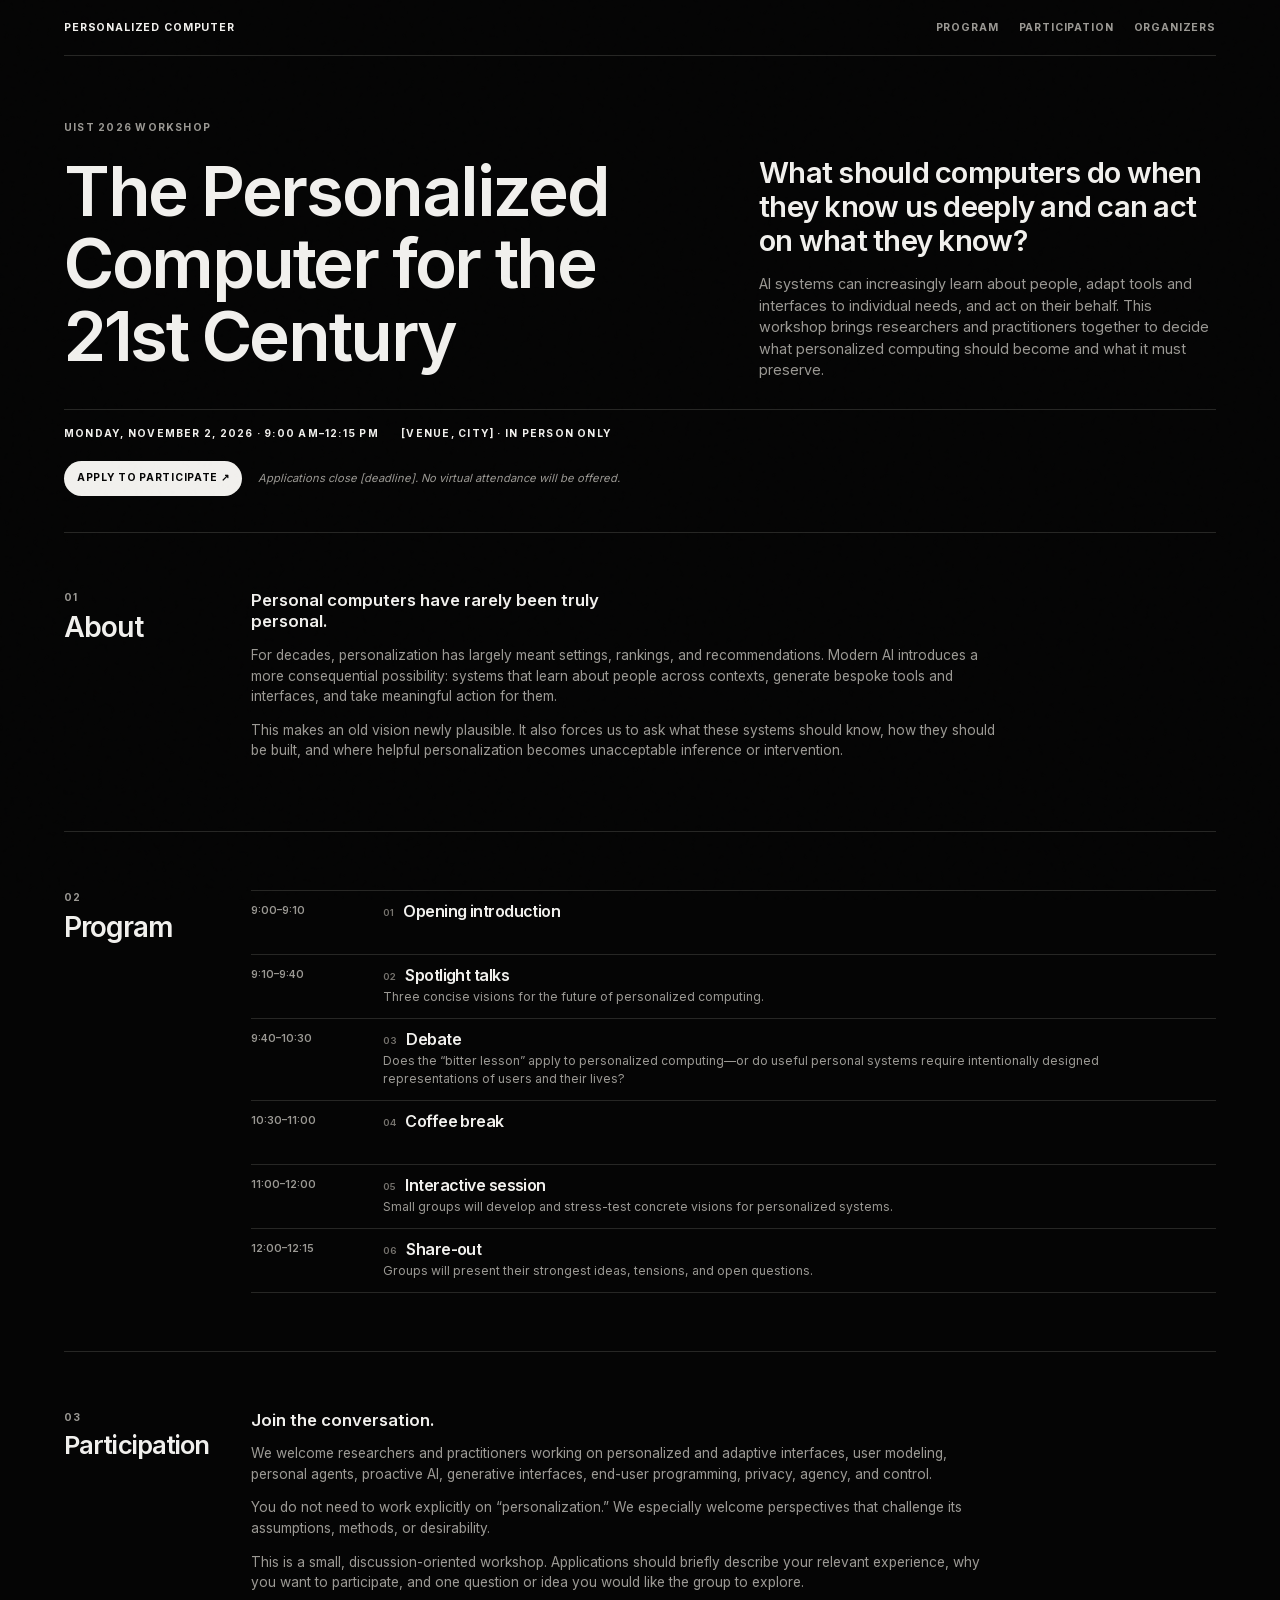
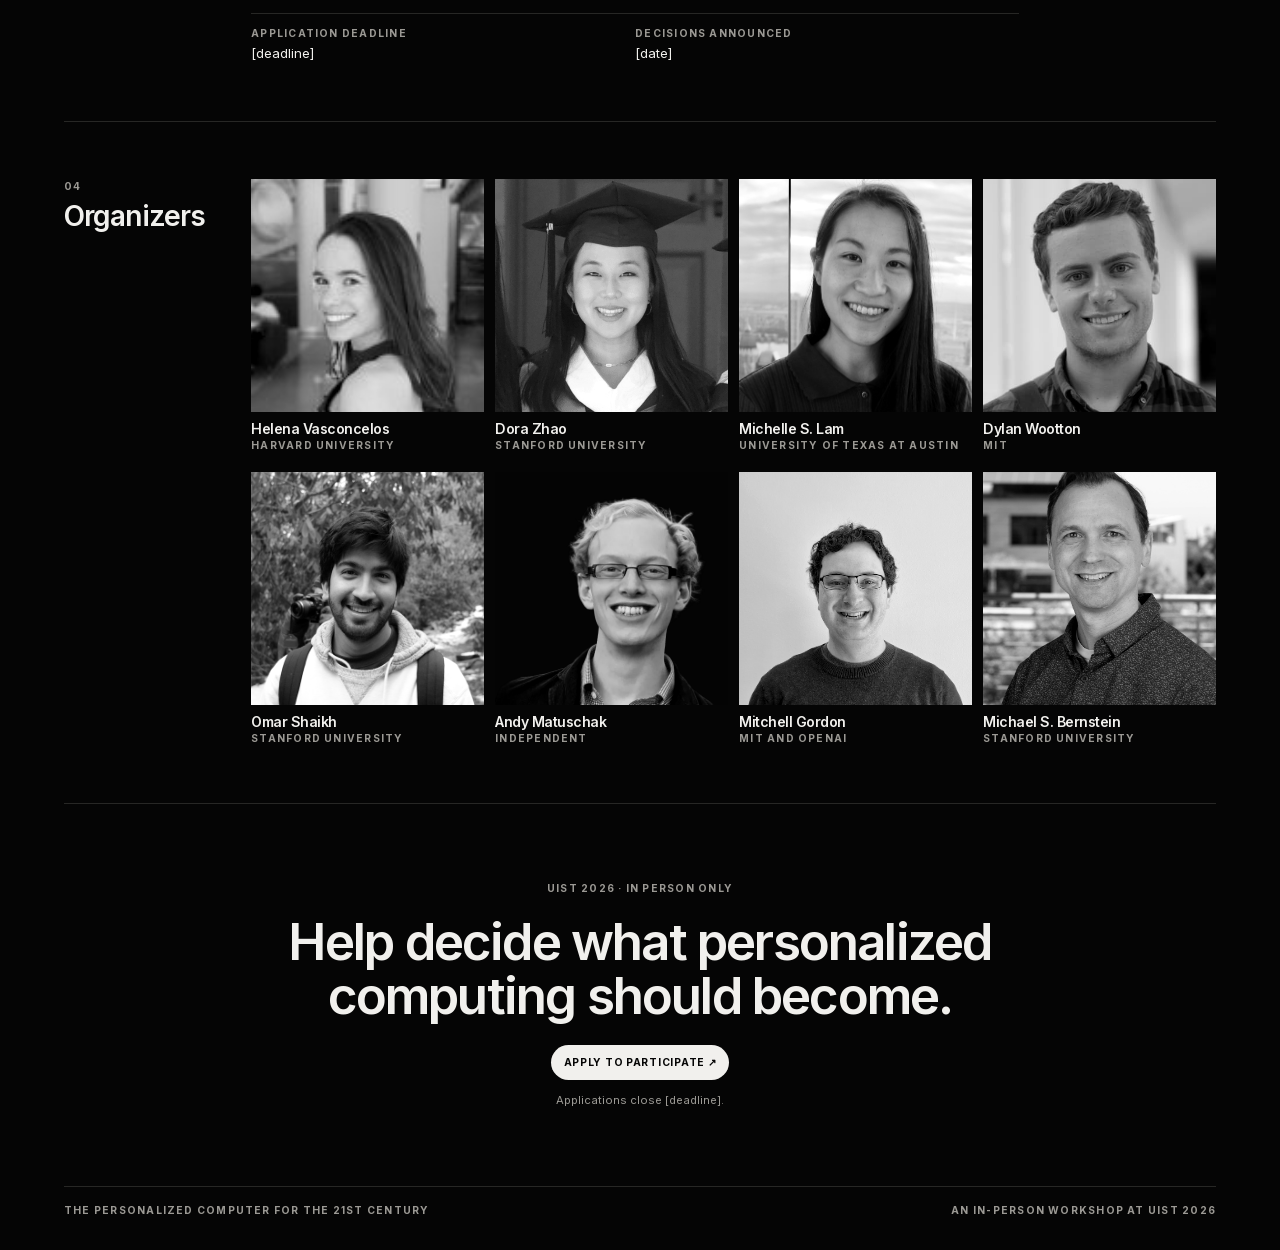
==== commit b78337f7: "Make the workshop visible at a glance The oversized editorial hero hid practical workshop informatio" ====
--- a/index.html
+++ b/index.html
@@ -38,8 +38,7 @@
 
         <div class="event-details" aria-label="Workshop date and location">
           <p>
-            <!-- REPLACE_WORKSHOP_DATE -->
-            <strong>[Day, Date]</strong> · 9:00 AM–12:15 PM
+            <strong><time datetime="2026-11-02">Monday, November 2, 2026</time></strong> · 9:00 AM–12:15 PM
           </p>
           <p>
             <!-- REPLACE_VENUE_CITY -->
@@ -179,7 +178,7 @@
             <img src="assets/organizers/dora-zhao.png" alt="Dora Zhao" width="400" height="400">
             <h3>Dora Zhao</h3><p>Stanford University</p>
           </a>
-          <a class="organizer" href="https://michelle123lam.github.io/">
+          <a class="organizer organizer--michelle" href="https://michelle123lam.github.io/">
             <img src="assets/organizers/michelle-lam.jpg" alt="Michelle S. Lam" width="400" height="400">
             <h3>Michelle S. Lam</h3><p>University of Texas at Austin</p>
           </a>
--- a/styles.css
+++ b/styles.css
@@ -1,14 +1,19 @@
+@font-face {
+  font-family: "Inter";
+  font-style: normal;
+  font-weight: 400 700;
+  font-display: swap;
+  src: url("assets/fonts/inter-latin-400-700.woff2") format("woff2");
+}
+
 :root {
   --background: #050505;
   --surface: #0b0b0b;
-  --ink: #f1eee8;
-  --muted: #aaa69f;
-  --line: #282725;
-  --accent: #f1eee8;
-  --serif: "Iowan Old Style", "Palatino Linotype", "Book Antiqua", Georgia, serif;
-  --sans: "Helvetica Neue", Helvetica, Arial, sans-serif;
-  --mono: ui-monospace, "SFMono-Regular", "SF Mono", Consolas, monospace;
-  --width: min(70rem, calc(100vw - 3rem));
+  --ink: #f1f0ed;
+  --muted: #9b9994;
+  --line: #272725;
+  --font: "Inter", sans-serif;
+  --width: min(72rem, calc(100vw - 2rem));
 }
 
 *,
@@ -25,9 +30,9 @@
   margin: 0;
   background: var(--background);
   color: var(--ink);
-  font-family: var(--serif);
-  font-size: 1rem;
-  line-height: 1.55;
+  font-family: var(--font);
+  font-size: 0.9rem;
+  line-height: 1.5;
   text-rendering: optimizeLegibility;
 }
 
@@ -36,14 +41,14 @@
   position: fixed;
   inset: 0;
   pointer-events: none;
-  opacity: 0.16;
-  background-image: url("data:image/svg+xml,%3Csvg viewBox='0 0 180 180' xmlns='http://www.w3.org/2000/svg'%3E%3Cfilter id='n'%3E%3CfeTurbulence type='fractalNoise' baseFrequency='.85' numOctaves='4' stitchTiles='stitch'/%3E%3C/filter%3E%3Crect width='100%25' height='100%25' filter='url(%23n)' opacity='.08'/%3E%3C/svg%3E");
+  opacity: 0.12;
+  background-image: url("data:image/svg+xml,%3Csvg viewBox='0 0 180 180' xmlns='http://www.w3.org/2000/svg'%3E%3Cfilter id='n'%3E%3CfeTurbulence type='fractalNoise' baseFrequency='.85' numOctaves='4' stitchTiles='stitch'/%3E%3C/filter%3E%3Crect width='100%25' height='100%25' filter='url(%23n)' opacity='.07'/%3E%3C/svg%3E");
 }
 
 a {
   color: inherit;
-  text-decoration-color: #77736c;
-  text-underline-offset: 0.18em;
+  text-decoration-color: #77746f;
+  text-underline-offset: 0.16em;
 }
 
 a:hover {
@@ -53,18 +58,19 @@
 a:focus-visible,
 [aria-disabled="true"]:focus-visible {
   outline: 2px solid var(--ink);
-  outline-offset: 0.28rem;
+  outline-offset: 0.25rem;
 }
 
 .skip-link {
   position: fixed;
-  top: 0.75rem;
-  left: 0.75rem;
+  top: 0.5rem;
+  left: 0.5rem;
   z-index: 10;
-  padding: 0.55rem 0.8rem;
+  padding: 0.5rem 0.7rem;
   background: var(--ink);
   color: var(--background);
-  font-family: var(--sans);
+  font-size: 0.72rem;
+  font-weight: 700;
   transform: translateY(-180%);
 }
 
@@ -78,31 +84,30 @@
 }
 
 .site-header {
-  min-height: 4.5rem;
+  min-height: 3.5rem;
   display: flex;
   align-items: center;
   justify-content: space-between;
-  gap: 2rem;
+  gap: 1.5rem;
   border-bottom: 1px solid var(--line);
-  font-family: var(--sans);
-  font-size: 0.72rem;
+  font-size: 0.66rem;
   font-weight: 700;
   letter-spacing: 0.08em;
   text-transform: uppercase;
 }
 
-.wordmark {
+.wordmark,
+nav a {
   text-decoration: none;
 }
 
 nav {
   display: flex;
-  gap: 1.5rem;
+  gap: 1.25rem;
 }
 
 nav a {
   color: var(--muted);
-  text-decoration: none;
 }
 
 nav a:hover {
@@ -110,11 +115,16 @@
 }
 
 .hero {
-  min-height: calc(100svh - 4.5rem);
-  padding: clamp(4rem, 9vw, 8rem) 0 4rem;
-  display: flex;
-  flex-direction: column;
-  justify-content: center;
+  padding: clamp(2.25rem, 5vw, 4rem) 0 2.25rem;
+  display: grid;
+  grid-template-columns: minmax(0, 1.15fr) minmax(18rem, 0.85fr);
+  grid-template-areas:
+    "eyebrow eyebrow"
+    "title question"
+    "title summary"
+    "details details"
+    "action action";
+  column-gap: clamp(2rem, 6vw, 5.5rem);
 }
 
 .eyebrow,
@@ -123,15 +133,15 @@
 .dates dt,
 .organizer p,
 .site-footer {
-  font-family: var(--sans);
-  font-size: 0.7rem;
+  font-size: 0.64rem;
   font-weight: 700;
-  letter-spacing: 0.13em;
+  letter-spacing: 0.12em;
   text-transform: uppercase;
 }
 
 .eyebrow {
-  margin: 0 0 1.25rem;
+  grid-area: eyebrow;
+  margin: 0 0 1.2rem;
   color: var(--muted);
 }
 
@@ -145,37 +155,45 @@
 h1,
 h2,
 h3 {
-  font-weight: 500;
-  line-height: 0.98;
+  font-weight: 600;
+  line-height: 1.05;
   letter-spacing: -0.035em;
 }
 
 h1 {
-  max-width: 15ch;
-  margin-bottom: 1.5rem;
-  font-size: clamp(3.5rem, 8vw, 7.5rem);
+  grid-area: title;
+  max-width: 16ch;
+  margin-bottom: 1.4rem;
+  font-size: clamp(3rem, 5.4vw, 5rem);
 }
 
 .hero-question {
-  max-width: 31ch;
-  margin-bottom: 2rem;
-  font-size: clamp(1.55rem, 3.1vw, 2.65rem);
-  font-style: italic;
-  line-height: 1.12;
+  grid-area: question;
+  max-width: 29ch;
+  margin-bottom: 1rem;
+  font-size: clamp(1.35rem, 2.3vw, 2rem);
+  font-weight: 600;
+  line-height: 1.16;
+  letter-spacing: -0.025em;
 }
 
 .hero-summary {
-  max-width: 50rem;
-  margin-bottom: 2.4rem;
-  color: var(--muted);
-  font-size: clamp(1.05rem, 1.6vw, 1.25rem);
+  grid-area: summary;
+  max-width: 40rem;
+  margin-bottom: 1.4rem;
+  align-self: end;
+  color: var(--muted);
+  font-size: 0.9rem;
 }
 
 .event-details {
-  margin-bottom: 2.25rem;
+  grid-area: details;
+  margin: 0.35rem 0 1.2rem;
+  padding-top: 1rem;
   display: flex;
   flex-wrap: wrap;
-  gap: 0.35rem 1.5rem;
+  gap: 0.3rem 1.4rem;
+  border-top: 1px solid var(--line);
 }
 
 .event-details p {
@@ -187,73 +205,72 @@
 }
 
 .hero-action {
+  grid-area: action;
   display: flex;
   align-items: center;
-  gap: 1.3rem;
+  gap: 1rem;
 }
 
 .hero-action p,
 .final-call > p:last-child {
   margin: 0;
   color: var(--muted);
-  font-size: 0.82rem;
+  font-size: 0.7rem;
 }
 
 .button {
   width: fit-content;
   display: inline-flex;
-  padding: 0.75rem 1rem;
+  padding: 0.62rem 0.8rem;
   border-radius: 999px;
-  background: var(--accent);
+  background: var(--ink);
   color: var(--background);
-  font-family: var(--sans);
-  font-size: 0.72rem;
-  font-weight: 800;
-  letter-spacing: 0.08em;
+  font-size: 0.64rem;
+  font-weight: 700;
+  letter-spacing: 0.07em;
   text-transform: uppercase;
 }
 
 .section {
-  padding: clamp(4rem, 8vw, 7rem) 0;
+  padding: clamp(2.25rem, 4.5vw, 3.75rem) 0;
   display: grid;
-  grid-template-columns: 11rem minmax(0, 1fr);
-  gap: clamp(2rem, 5vw, 5rem);
+  grid-template-columns: 8.5rem minmax(0, 1fr);
+  gap: clamp(1.5rem, 4vw, 3.5rem);
   border-top: 1px solid var(--line);
 }
 
-.section-heading {
-  position: relative;
-}
-
 .section-index {
-  margin-bottom: 0.8rem;
+  margin-bottom: 0.45rem;
   color: var(--muted);
 }
 
 h2 {
   margin-bottom: 0;
-  font-size: clamp(2.25rem, 3.3vw, 3.35rem);
+  font-size: clamp(1.45rem, 2.2vw, 2rem);
 }
 
 #participation-title {
-  font-size: clamp(2.25rem, 2.8vw, 2.8rem);
+  font-size: clamp(1.4rem, 2vw, 1.8rem);
 }
 
 .section-copy {
+  max-width: 48rem;
+}
+
+.section-copy p {
   max-width: 47rem;
-}
-
-.section-copy p {
-  max-width: 44rem;
-  color: var(--muted);
+  margin-bottom: 0.8rem;
+  color: var(--muted);
+  font-size: 0.86rem;
 }
 
 .section-copy .lede {
-  max-width: 28ch;
-  margin-bottom: 1.4rem;
+  max-width: 38ch;
+  margin-bottom: 0.8rem;
   color: var(--ink);
-  font-size: clamp(1.5rem, 2.5vw, 2.15rem);
-  line-height: 1.12;
+  font-size: 1.05rem;
+  font-weight: 600;
+  line-height: 1.25;
 }
 
 .program-list {
@@ -265,11 +282,11 @@
 
 .program-list li {
   counter-increment: program;
-  min-height: 7rem;
-  padding: 1.3rem 0;
+  min-height: 4rem;
+  padding: 0.75rem 0;
   display: grid;
-  grid-template-columns: 8.5rem minmax(0, 1fr);
-  gap: 1.5rem;
+  grid-template-columns: 7.25rem minmax(0, 1fr);
+  gap: 1rem;
   border-top: 1px solid var(--line);
 }
 
@@ -279,41 +296,40 @@
 
 .program-list time {
   color: var(--muted);
-  font-family: var(--mono);
-  font-size: 0.75rem;
+  font-size: 0.66rem;
+  font-weight: 600;
 }
 
 .program-list h3 {
-  margin-bottom: 0.45rem;
-  font-size: clamp(1.3rem, 2vw, 1.75rem);
+  margin-bottom: 0.25rem;
+  font-size: 1rem;
 }
 
 .program-list h3::before {
   content: "0" counter(program) " ";
-  margin-right: 0.55rem;
-  color: #77736c;
-  font-family: var(--mono);
-  font-size: 0.68rem;
+  margin-right: 0.45rem;
+  color: #77746f;
+  font-size: 0.6rem;
   letter-spacing: 0;
   vertical-align: middle;
 }
 
 .program-list p {
-  max-width: 43rem;
+  max-width: 45rem;
   margin-bottom: 0;
   color: var(--muted);
-  font-size: 0.93rem;
+  font-size: 0.76rem;
 }
 
 .dates {
-  margin: 2rem 0 0;
+  margin: 1.25rem 0 0;
   display: grid;
   grid-template-columns: repeat(2, minmax(0, 1fr));
   border-top: 1px solid var(--line);
 }
 
 .dates div {
-  padding: 1.1rem 1rem 0 0;
+  padding: 0.75rem 0.75rem 0 0;
 }
 
 .dates dt {
@@ -321,25 +337,27 @@
 }
 
 .dates dd {
-  margin: 0.25rem 0 0;
-  font-size: 1.15rem;
+  margin: 0.15rem 0 0;
+  font-size: 0.82rem;
 }
 
 .organizer-grid {
   display: grid;
   grid-template-columns: repeat(4, minmax(0, 1fr));
-  gap: 2rem 1rem;
+  gap: 1.25rem 0.7rem;
 }
 
 .organizer {
+  min-width: 0;
   display: block;
   text-decoration: none;
 }
 
 .organizer img {
   width: 100%;
-  aspect-ratio: 1;
-  margin-bottom: 0.8rem;
+  height: auto;
+  aspect-ratio: 1 / 1;
+  margin-bottom: 0.55rem;
   display: block;
   object-fit: cover;
   object-position: center;
@@ -348,40 +366,44 @@
   transition: filter 180ms ease;
 }
 
+.organizer--michelle img {
+  object-position: left center;
+}
+
 .organizer:hover img {
   filter: grayscale(0.15) contrast(1.03);
 }
 
 .organizer h3 {
-  margin-bottom: 0.25rem;
-  font-size: 1.18rem;
-  line-height: 1.08;
+  margin-bottom: 0.15rem;
+  font-size: 0.88rem;
+  line-height: 1.12;
 }
 
 .organizer p {
   margin-bottom: 0;
   color: var(--muted);
-  line-height: 1.35;
+  line-height: 1.3;
 }
 
 .final-call {
-  padding: clamp(5rem, 11vw, 10rem) 0;
+  padding: clamp(3rem, 6vw, 5rem) 0;
   border-top: 1px solid var(--line);
   text-align: center;
 }
 
 .final-call h2 {
-  max-width: 15ch;
-  margin: 0 auto 2rem;
-  font-size: clamp(2.8rem, 6vw, 5.7rem);
+  max-width: 23ch;
+  margin: 0 auto 1.4rem;
+  font-size: clamp(2rem, 4vw, 3.4rem);
 }
 
 .final-call .button {
-  margin: 0 auto 1rem;
+  margin: 0 auto 0.75rem;
 }
 
 .site-footer {
-  padding: 1.5rem 0 3rem;
+  padding: 1rem 0 2rem;
   display: flex;
   justify-content: space-between;
   gap: 1rem;
@@ -393,10 +415,21 @@
   margin: 0;
 }
 
-@media (max-width: 54rem) {
+@media (max-width: 48rem) {
+  .hero {
+    grid-template-columns: 1fr;
+    grid-template-areas:
+      "eyebrow"
+      "title"
+      "question"
+      "summary"
+      "details"
+      "action";
+  }
+
   .section {
     grid-template-columns: 1fr;
-    gap: 2.5rem;
+    gap: 1.25rem;
   }
 
   .organizer-grid {
@@ -406,11 +439,15 @@
 
 @media (max-width: 40rem) {
   :root {
-    --width: min(100% - 2rem, 70rem);
+    --width: min(100% - 1.5rem, 72rem);
+  }
+
+  body {
+    font-size: 0.85rem;
   }
 
   .site-header {
-    min-height: 4rem;
+    min-height: 3.25rem;
   }
 
   nav {
@@ -418,22 +455,34 @@
   }
 
   .hero {
-    min-height: auto;
-    padding: 4.5rem 0 4rem;
+    padding: 2.5rem 0 2rem;
   }
 
   h1 {
-    font-size: clamp(3rem, 15vw, 4.4rem);
+    font-size: clamp(2.25rem, 11vw, 3.25rem);
+  }
+
+  .hero-question {
+    font-size: 1.15rem;
+  }
+
+  .hero-summary {
+    font-size: 0.82rem;
   }
 
   .hero-action {
     align-items: flex-start;
     flex-direction: column;
+    gap: 0.7rem;
+  }
+
+  .section {
+    padding: 2rem 0;
   }
 
   .program-list li {
-    grid-template-columns: 1fr;
-    gap: 0.6rem;
+    grid-template-columns: 5.25rem minmax(0, 1fr);
+    gap: 0.7rem;
   }
 
   .dates {
@@ -441,13 +490,9 @@
   }
 
   .dates div + div {
-    margin-top: 1rem;
-    padding-top: 1rem;
+    margin-top: 0.6rem;
+    padding-top: 0.6rem;
     border-top: 1px solid var(--line);
-  }
-
-  .organizer-grid {
-    gap: 1.5rem 0.75rem;
   }
 
   .site-footer {
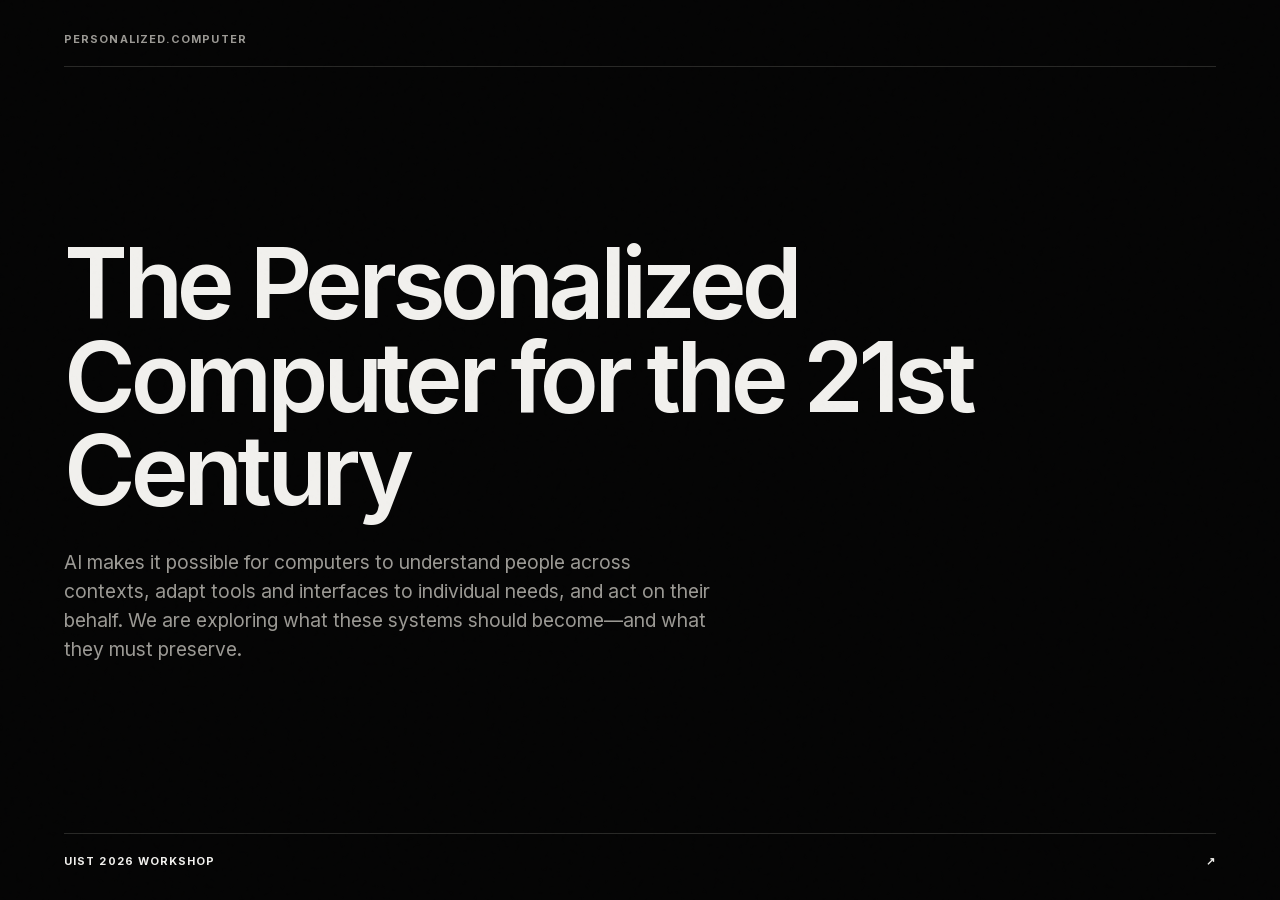
==== commit 2ed5551a: "Give the broader project a durable front door The workshop previously occupied the domain root, leav" ====
--- a/index.html
+++ b/index.html
@@ -3,223 +3,28 @@
   <head>
     <meta charset="utf-8">
     <meta name="viewport" content="width=device-width, initial-scale=1">
-    <title>The Personalized Computer for the 21st Century | UIST 2026 Workshop</title>
+    <title>The Personalized Computer for the 21st Century</title>
     <meta
       name="description"
-      content="A UIST 2026 workshop on what personalized computers should become and what they must preserve."
+      content="Exploring what computers should do when they know us deeply and can act on what they know."
     >
     <link rel="stylesheet" href="styles.css">
   </head>
   <body>
-    <a class="skip-link" href="#main-content">Skip to content</a>
-
-    <header class="site-header shell">
-      <a class="wordmark" href="#top">Personalized Computer</a>
-      <nav aria-label="Primary navigation">
-        <a href="#program">Program</a>
-        <a href="#participation">Participation</a>
-        <a href="#organizers">Organizers</a>
-      </nav>
-    </header>
-
-    <main id="main-content">
-      <section class="hero shell" id="top" aria-labelledby="workshop-title">
-        <p class="eyebrow">UIST 2026 Workshop</p>
-        <h1 id="workshop-title">The Personalized Computer for the 21st Century</h1>
-        <p class="hero-question">
-          What should computers do when they know us deeply and can act on what they know?
+    <main class="landing" id="main-content">
+      <p class="domain">personalized.computer</p>
+      <div class="statement">
+        <h1>The Personalized Computer for the 21st Century</h1>
+        <p>
+          AI makes it possible for computers to understand people across contexts, adapt tools
+          and interfaces to individual needs, and act on their behalf. We are exploring what
+          these systems should become—and what they must preserve.
         </p>
-        <p class="hero-summary">
-          AI systems can increasingly learn about people, adapt tools and interfaces to
-          individual needs, and act on their behalf. This workshop brings researchers and
-          practitioners together to decide what personalized computing should become and what
-          it must preserve.
-        </p>
-
-        <div class="event-details" aria-label="Workshop date and location">
-          <p>
-            <strong><time datetime="2026-11-02">Monday, November 2, 2026</time></strong> · 9:00 AM–12:15 PM
-          </p>
-          <p>
-            <!-- REPLACE_VENUE_CITY -->
-            <strong>[Venue, City]</strong> · In person only
-          </p>
-        </div>
-
-        <div class="hero-action">
-          <!-- REPLACE_GOOGLE_FORM_URL: replace the span with an anchor when applications open. -->
-          <span class="button" aria-disabled="true">Apply to participate ↗</span>
-          <p>
-            <!-- REPLACE_APPLICATION_DEADLINE -->
-            <em>Applications close [deadline]. No virtual attendance will be offered.</em>
-          </p>
-        </div>
-      </section>
-
-      <section class="section shell" id="about" aria-labelledby="about-title">
-        <div class="section-heading">
-          <p class="section-index">01</p>
-          <h2 id="about-title">About</h2>
-        </div>
-        <div class="section-copy">
-          <p class="lede">Personal computers have rarely been truly personal.</p>
-          <p>
-            For decades, personalization has largely meant settings, rankings, and
-            recommendations. Modern AI introduces a more consequential possibility: systems
-            that learn about people across contexts, generate bespoke tools and interfaces,
-            and take meaningful action for them.
-          </p>
-          <p>
-            This makes an old vision newly plausible. It also forces us to ask what these
-            systems should know, how they should be built, and where helpful personalization
-            becomes unacceptable inference or intervention.
-          </p>
-        </div>
-      </section>
-
-      <section class="section shell" id="program" aria-labelledby="program-title">
-        <div class="section-heading">
-          <p class="section-index">02</p>
-          <h2 id="program-title">Program</h2>
-        </div>
-        <ol class="program-list">
-          <li>
-            <time datetime="09:00">9:00–9:10</time>
-            <div><h3>Opening introduction</h3></div>
-          </li>
-          <li>
-            <time datetime="09:10">9:10–9:40</time>
-            <div>
-              <h3>Spotlight talks</h3>
-              <p>Three concise visions for the future of personalized computing.</p>
-            </div>
-          </li>
-          <li>
-            <time datetime="09:40">9:40–10:30</time>
-            <div>
-              <h3>Debate</h3>
-              <p>
-                Does the “bitter lesson” apply to personalized computing—or do useful personal
-                systems require intentionally designed representations of users and their lives?
-              </p>
-            </div>
-          </li>
-          <li>
-            <time datetime="10:30">10:30–11:00</time>
-            <div><h3>Coffee break</h3></div>
-          </li>
-          <li>
-            <time datetime="11:00">11:00–12:00</time>
-            <div>
-              <h3>Interactive session</h3>
-              <p>
-                Small groups will develop and stress-test concrete visions for personalized
-                systems.
-              </p>
-            </div>
-          </li>
-          <li>
-            <time datetime="12:00">12:00–12:15</time>
-            <div>
-              <h3>Share-out</h3>
-              <p>Groups will present their strongest ideas, tensions, and open questions.</p>
-            </div>
-          </li>
-        </ol>
-      </section>
-
-      <section class="section shell" id="participation" aria-labelledby="participation-title">
-        <div class="section-heading">
-          <p class="section-index">03</p>
-          <h2 id="participation-title">Participation</h2>
-        </div>
-        <div class="section-copy participation-copy">
-          <p class="lede">Join the conversation.</p>
-          <p>
-            We welcome researchers and practitioners working on personalized and adaptive
-            interfaces, user modeling, personal agents, proactive AI, generative interfaces,
-            end-user programming, privacy, agency, and control.
-          </p>
-          <p>
-            You do not need to work explicitly on “personalization.” We especially welcome
-            perspectives that challenge its assumptions, methods, or desirability.
-          </p>
-          <p>
-            This is a small, discussion-oriented workshop. Applications should briefly describe
-            your relevant experience, why you want to participate, and one question or idea you
-            would like the group to explore.
-          </p>
-          <dl class="dates">
-            <div>
-              <dt>Application deadline</dt>
-              <!-- REPLACE_APPLICATION_DEADLINE -->
-              <dd>[deadline]</dd>
-            </div>
-            <div>
-              <dt>Decisions announced</dt>
-              <!-- REPLACE_DECISION_DATE -->
-              <dd>[date]</dd>
-            </div>
-          </dl>
-        </div>
-      </section>
-
-      <section class="section shell" id="organizers" aria-labelledby="organizers-title">
-        <div class="section-heading">
-          <p class="section-index">04</p>
-          <h2 id="organizers-title">Organizers</h2>
-        </div>
-        <div class="organizer-grid">
-          <a class="organizer" href="https://helenavasc.com/">
-            <img src="assets/organizers/helena-vasconcelos.jpg" alt="Helena Vasconcelos" width="400" height="400">
-            <h3>Helena Vasconcelos</h3><p>Harvard University</p>
-          </a>
-          <a class="organizer" href="https://dorazhao99.github.io/">
-            <img src="assets/organizers/dora-zhao.png" alt="Dora Zhao" width="400" height="400">
-            <h3>Dora Zhao</h3><p>Stanford University</p>
-          </a>
-          <a class="organizer organizer--michelle" href="https://michelle123lam.github.io/">
-            <img src="assets/organizers/michelle-lam.jpg" alt="Michelle S. Lam" width="400" height="400">
-            <h3>Michelle S. Lam</h3><p>University of Texas at Austin</p>
-          </a>
-          <a class="organizer" href="https://www.dylanwootton.com/">
-            <img src="assets/organizers/dylan-wootton.jpg" alt="Dylan Wootton" width="400" height="400">
-            <h3>Dylan Wootton</h3><p>MIT</p>
-          </a>
-          <a class="organizer" href="https://oshaikh.com/">
-            <img src="assets/organizers/omar-shaikh.jpeg" alt="Omar Shaikh" width="400" height="400">
-            <h3>Omar Shaikh</h3><p>Stanford University</p>
-          </a>
-          <a class="organizer" href="https://andymatuschak.org/">
-            <img src="assets/organizers/andy-matuschak.webp" alt="Andy Matuschak" width="400" height="400">
-            <h3>Andy Matuschak</h3><p>Independent</p>
-          </a>
-          <a class="organizer" href="https://mitchellg.github.io/">
-            <img src="assets/organizers/mitchell-gordon.png" alt="Mitchell Gordon" width="400" height="400">
-            <h3>Mitchell Gordon</h3><p>MIT and OpenAI</p>
-          </a>
-          <a class="organizer" href="https://hci.stanford.edu/msb/">
-            <img src="assets/organizers/michael-bernstein.jpg" alt="Michael S. Bernstein" width="400" height="400">
-            <h3>Michael S. Bernstein</h3><p>Stanford University</p>
-          </a>
-        </div>
-      </section>
-
-      <section class="final-call shell" aria-labelledby="final-call-title">
-        <p class="eyebrow">UIST 2026 · In person only</p>
-        <h2 id="final-call-title">Help decide what personalized computing should become.</h2>
-        <!-- REPLACE_GOOGLE_FORM_URL: replace the span with an anchor when applications open. -->
-        <span class="button" aria-disabled="true">Apply to participate ↗</span>
-        <p>
-          <!-- REPLACE_APPLICATION_DEADLINE -->
-          Applications close [deadline].
-        </p>
-      </section>
+      </div>
+      <a class="workshop-link" href="uist-26/">
+        <span>UIST 2026 workshop</span>
+        <span aria-hidden="true">↗</span>
+      </a>
     </main>
-
-    <footer class="site-footer shell">
-      <p>The Personalized Computer for the 21st Century</p>
-      <p>An in-person workshop at UIST 2026</p>
-    </footer>
   </body>
 </html>
--- a/styles.css
+++ b/styles.css
@@ -8,22 +8,14 @@
 
 :root {
   --background: #050505;
-  --surface: #0b0b0b;
   --ink: #f1f0ed;
   --muted: #9b9994;
-  --line: #272725;
+  --line: #292927;
   --font: "Inter", sans-serif;
-  --width: min(72rem, calc(100vw - 2rem));
 }
 
-*,
-*::before,
-*::after {
+* {
   box-sizing: border-box;
-}
-
-html {
-  scroll-behavior: smooth;
 }
 
 body {
@@ -31,8 +23,6 @@
   background: var(--background);
   color: var(--ink);
   font-family: var(--font);
-  font-size: 0.9rem;
-  line-height: 1.5;
   text-rendering: optimizeLegibility;
 }
 
@@ -45,469 +35,85 @@
   background-image: url("data:image/svg+xml,%3Csvg viewBox='0 0 180 180' xmlns='http://www.w3.org/2000/svg'%3E%3Cfilter id='n'%3E%3CfeTurbulence type='fractalNoise' baseFrequency='.85' numOctaves='4' stitchTiles='stitch'/%3E%3C/filter%3E%3Crect width='100%25' height='100%25' filter='url(%23n)' opacity='.07'/%3E%3C/svg%3E");
 }
 
-a {
-  color: inherit;
-  text-decoration-color: #77746f;
-  text-underline-offset: 0.16em;
+.landing {
+  width: min(72rem, calc(100vw - 2rem));
+  min-height: 100svh;
+  margin-inline: auto;
+  padding: 2rem 0;
+  display: grid;
+  grid-template-rows: auto 1fr auto;
 }
 
-a:hover {
-  text-decoration-color: var(--ink);
-}
-
-a:focus-visible,
-[aria-disabled="true"]:focus-visible {
-  outline: 2px solid var(--ink);
-  outline-offset: 0.25rem;
-}
-
-.skip-link {
-  position: fixed;
-  top: 0.5rem;
-  left: 0.5rem;
-  z-index: 10;
-  padding: 0.5rem 0.7rem;
-  background: var(--ink);
-  color: var(--background);
-  font-size: 0.72rem;
+.domain,
+.workshop-link {
+  font-size: 0.68rem;
   font-weight: 700;
-  transform: translateY(-180%);
-}
-
-.skip-link:focus {
-  transform: translateY(0);
-}
-
-.shell {
-  width: var(--width);
-  margin-inline: auto;
-}
-
-.site-header {
-  min-height: 3.5rem;
-  display: flex;
-  align-items: center;
-  justify-content: space-between;
-  gap: 1.5rem;
-  border-bottom: 1px solid var(--line);
-  font-size: 0.66rem;
-  font-weight: 700;
-  letter-spacing: 0.08em;
+  letter-spacing: 0.1em;
   text-transform: uppercase;
 }
 
-.wordmark,
-nav a {
+.domain {
+  margin: 0;
+  padding-bottom: 1.25rem;
+  border-bottom: 1px solid var(--line);
+  color: var(--muted);
+}
+
+.statement {
+  max-width: 62rem;
+  align-self: center;
+  padding: 4rem 0;
+}
+
+h1 {
+  max-width: 15ch;
+  margin: 0 0 2rem;
+  font-size: clamp(3rem, 7.6vw, 7rem);
+  font-weight: 600;
+  line-height: 0.96;
+  letter-spacing: -0.055em;
+}
+
+.statement p {
+  max-width: 54ch;
+  margin: 0;
+  color: var(--muted);
+  font-size: clamp(1rem, 1.5vw, 1.2rem);
+  line-height: 1.5;
+}
+
+.workshop-link {
+  padding-top: 1.25rem;
+  display: flex;
+  justify-content: space-between;
+  border-top: 1px solid var(--line);
+  color: var(--ink);
   text-decoration: none;
 }
 
-nav {
-  display: flex;
-  gap: 1.25rem;
+.workshop-link:hover span:first-child,
+.workshop-link:focus-visible span:first-child {
+  text-decoration: underline;
+  text-underline-offset: 0.25em;
 }
 
-nav a {
-  color: var(--muted);
-}
-
-nav a:hover {
-  color: var(--ink);
-}
-
-.hero {
-  padding: clamp(2.25rem, 5vw, 4rem) 0 2.25rem;
-  display: grid;
-  grid-template-columns: minmax(0, 1.15fr) minmax(18rem, 0.85fr);
-  grid-template-areas:
-    "eyebrow eyebrow"
-    "title question"
-    "title summary"
-    "details details"
-    "action action";
-  column-gap: clamp(2rem, 6vw, 5.5rem);
-}
-
-.eyebrow,
-.section-index,
-.event-details,
-.dates dt,
-.organizer p,
-.site-footer {
-  font-size: 0.64rem;
-  font-weight: 700;
-  letter-spacing: 0.12em;
-  text-transform: uppercase;
-}
-
-.eyebrow {
-  grid-area: eyebrow;
-  margin: 0 0 1.2rem;
-  color: var(--muted);
-}
-
-h1,
-h2,
-h3,
-p {
-  margin-top: 0;
-}
-
-h1,
-h2,
-h3 {
-  font-weight: 600;
-  line-height: 1.05;
-  letter-spacing: -0.035em;
-}
-
-h1 {
-  grid-area: title;
-  max-width: 16ch;
-  margin-bottom: 1.4rem;
-  font-size: clamp(3rem, 5.4vw, 5rem);
-}
-
-.hero-question {
-  grid-area: question;
-  max-width: 29ch;
-  margin-bottom: 1rem;
-  font-size: clamp(1.35rem, 2.3vw, 2rem);
-  font-weight: 600;
-  line-height: 1.16;
-  letter-spacing: -0.025em;
-}
-
-.hero-summary {
-  grid-area: summary;
-  max-width: 40rem;
-  margin-bottom: 1.4rem;
-  align-self: end;
-  color: var(--muted);
-  font-size: 0.9rem;
-}
-
-.event-details {
-  grid-area: details;
-  margin: 0.35rem 0 1.2rem;
-  padding-top: 1rem;
-  display: flex;
-  flex-wrap: wrap;
-  gap: 0.3rem 1.4rem;
-  border-top: 1px solid var(--line);
-}
-
-.event-details p {
-  margin: 0;
-}
-
-.event-details strong {
-  color: var(--ink);
-}
-
-.hero-action {
-  grid-area: action;
-  display: flex;
-  align-items: center;
-  gap: 1rem;
-}
-
-.hero-action p,
-.final-call > p:last-child {
-  margin: 0;
-  color: var(--muted);
-  font-size: 0.7rem;
-}
-
-.button {
-  width: fit-content;
-  display: inline-flex;
-  padding: 0.62rem 0.8rem;
-  border-radius: 999px;
-  background: var(--ink);
-  color: var(--background);
-  font-size: 0.64rem;
-  font-weight: 700;
-  letter-spacing: 0.07em;
-  text-transform: uppercase;
-}
-
-.section {
-  padding: clamp(2.25rem, 4.5vw, 3.75rem) 0;
-  display: grid;
-  grid-template-columns: 8.5rem minmax(0, 1fr);
-  gap: clamp(1.5rem, 4vw, 3.5rem);
-  border-top: 1px solid var(--line);
-}
-
-.section-index {
-  margin-bottom: 0.45rem;
-  color: var(--muted);
-}
-
-h2 {
-  margin-bottom: 0;
-  font-size: clamp(1.45rem, 2.2vw, 2rem);
-}
-
-#participation-title {
-  font-size: clamp(1.4rem, 2vw, 1.8rem);
-}
-
-.section-copy {
-  max-width: 48rem;
-}
-
-.section-copy p {
-  max-width: 47rem;
-  margin-bottom: 0.8rem;
-  color: var(--muted);
-  font-size: 0.86rem;
-}
-
-.section-copy .lede {
-  max-width: 38ch;
-  margin-bottom: 0.8rem;
-  color: var(--ink);
-  font-size: 1.05rem;
-  font-weight: 600;
-  line-height: 1.25;
-}
-
-.program-list {
-  margin: 0;
-  padding: 0;
-  list-style: none;
-  counter-reset: program;
-}
-
-.program-list li {
-  counter-increment: program;
-  min-height: 4rem;
-  padding: 0.75rem 0;
-  display: grid;
-  grid-template-columns: 7.25rem minmax(0, 1fr);
-  gap: 1rem;
-  border-top: 1px solid var(--line);
-}
-
-.program-list li:last-child {
-  border-bottom: 1px solid var(--line);
-}
-
-.program-list time {
-  color: var(--muted);
-  font-size: 0.66rem;
-  font-weight: 600;
-}
-
-.program-list h3 {
-  margin-bottom: 0.25rem;
-  font-size: 1rem;
-}
-
-.program-list h3::before {
-  content: "0" counter(program) " ";
-  margin-right: 0.45rem;
-  color: #77746f;
-  font-size: 0.6rem;
-  letter-spacing: 0;
-  vertical-align: middle;
-}
-
-.program-list p {
-  max-width: 45rem;
-  margin-bottom: 0;
-  color: var(--muted);
-  font-size: 0.76rem;
-}
-
-.dates {
-  margin: 1.25rem 0 0;
-  display: grid;
-  grid-template-columns: repeat(2, minmax(0, 1fr));
-  border-top: 1px solid var(--line);
-}
-
-.dates div {
-  padding: 0.75rem 0.75rem 0 0;
-}
-
-.dates dt {
-  color: var(--muted);
-}
-
-.dates dd {
-  margin: 0.15rem 0 0;
-  font-size: 0.82rem;
-}
-
-.organizer-grid {
-  display: grid;
-  grid-template-columns: repeat(4, minmax(0, 1fr));
-  gap: 1.25rem 0.7rem;
-}
-
-.organizer {
-  min-width: 0;
-  display: block;
-  text-decoration: none;
-}
-
-.organizer img {
-  width: 100%;
-  height: auto;
-  aspect-ratio: 1 / 1;
-  margin-bottom: 0.55rem;
-  display: block;
-  object-fit: cover;
-  object-position: center;
-  filter: grayscale(1) contrast(1.06);
-  background: var(--surface);
-  transition: filter 180ms ease;
-}
-
-.organizer--michelle img {
-  object-position: left center;
-}
-
-.organizer:hover img {
-  filter: grayscale(0.15) contrast(1.03);
-}
-
-.organizer h3 {
-  margin-bottom: 0.15rem;
-  font-size: 0.88rem;
-  line-height: 1.12;
-}
-
-.organizer p {
-  margin-bottom: 0;
-  color: var(--muted);
-  line-height: 1.3;
-}
-
-.final-call {
-  padding: clamp(3rem, 6vw, 5rem) 0;
-  border-top: 1px solid var(--line);
-  text-align: center;
-}
-
-.final-call h2 {
-  max-width: 23ch;
-  margin: 0 auto 1.4rem;
-  font-size: clamp(2rem, 4vw, 3.4rem);
-}
-
-.final-call .button {
-  margin: 0 auto 0.75rem;
-}
-
-.site-footer {
-  padding: 1rem 0 2rem;
-  display: flex;
-  justify-content: space-between;
-  gap: 1rem;
-  border-top: 1px solid var(--line);
-  color: var(--muted);
-}
-
-.site-footer p {
-  margin: 0;
-}
-
-@media (max-width: 48rem) {
-  .hero {
-    grid-template-columns: 1fr;
-    grid-template-areas:
-      "eyebrow"
-      "title"
-      "question"
-      "summary"
-      "details"
-      "action";
-  }
-
-  .section {
-    grid-template-columns: 1fr;
-    gap: 1.25rem;
-  }
-
-  .organizer-grid {
-    grid-template-columns: repeat(2, minmax(0, 1fr));
-  }
+.workshop-link:focus-visible {
+  outline: 2px solid var(--ink);
+  outline-offset: 0.5rem;
 }
 
 @media (max-width: 40rem) {
-  :root {
-    --width: min(100% - 1.5rem, 72rem);
+  .landing {
+    width: calc(100vw - 1.5rem);
+    padding: 1.25rem 0;
   }
 
-  body {
-    font-size: 0.85rem;
-  }
-
-  .site-header {
-    min-height: 3.25rem;
-  }
-
-  nav {
-    display: none;
-  }
-
-  .hero {
-    padding: 2.5rem 0 2rem;
+  .statement {
+    padding: 3rem 0;
   }
 
   h1 {
-    font-size: clamp(2.25rem, 11vw, 3.25rem);
-  }
-
-  .hero-question {
-    font-size: 1.15rem;
-  }
-
-  .hero-summary {
-    font-size: 0.82rem;
-  }
-
-  .hero-action {
-    align-items: flex-start;
-    flex-direction: column;
-    gap: 0.7rem;
-  }
-
-  .section {
-    padding: 2rem 0;
-  }
-
-  .program-list li {
-    grid-template-columns: 5.25rem minmax(0, 1fr);
-    gap: 0.7rem;
-  }
-
-  .dates {
-    grid-template-columns: 1fr;
-  }
-
-  .dates div + div {
-    margin-top: 0.6rem;
-    padding-top: 0.6rem;
-    border-top: 1px solid var(--line);
-  }
-
-  .site-footer {
-    flex-direction: column;
+    margin-bottom: 1.5rem;
+    font-size: clamp(2.75rem, 14vw, 4.2rem);
   }
 }
-
-@media (prefers-reduced-motion: reduce) {
-  html {
-    scroll-behavior: auto;
-  }
-
-  *,
-  *::before,
-  *::after {
-    transition-duration: 0.01ms !important;
-  }
-}
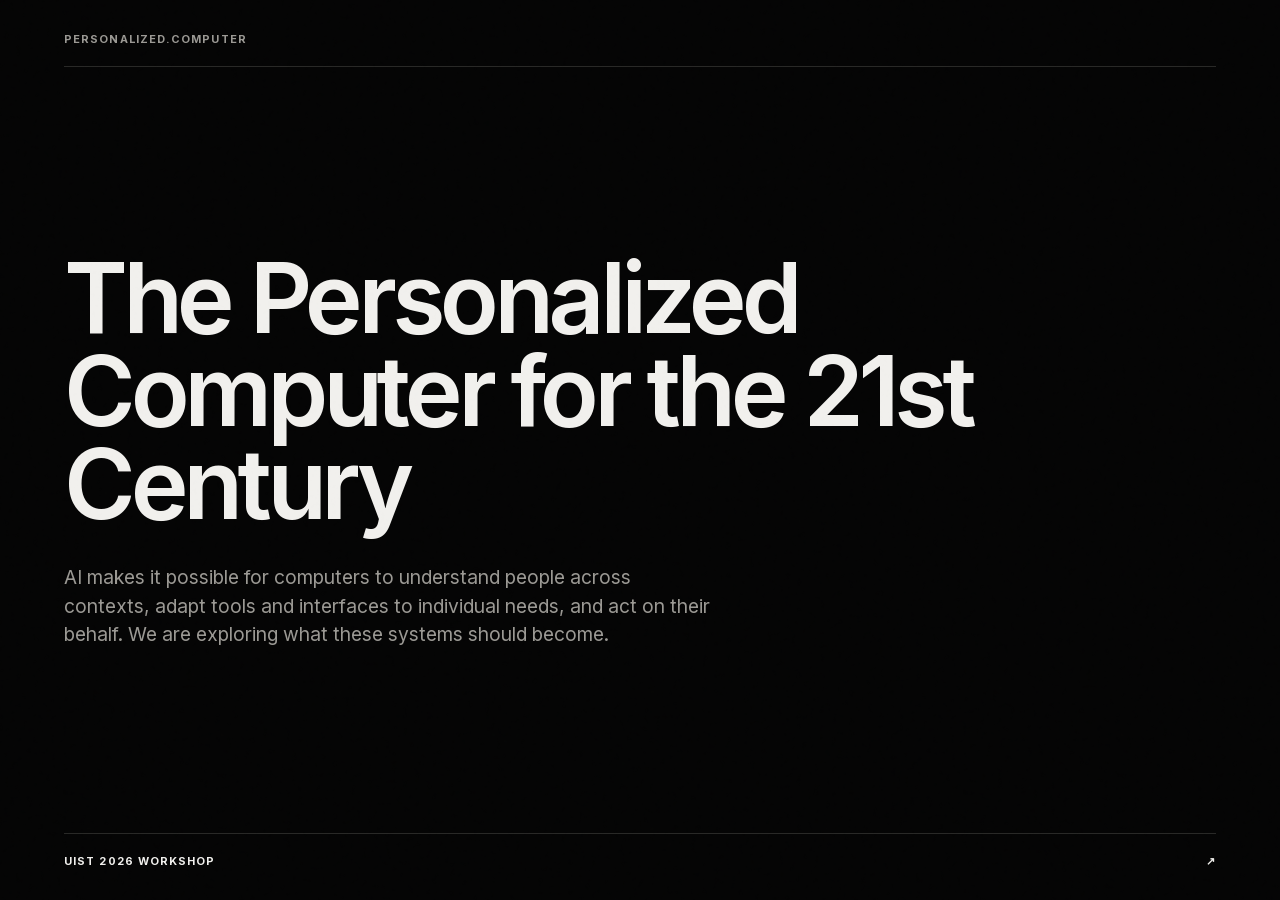
==== commit af1028c5: "Keep the site ending concise The landing statement now ends on the site's central question, and the " ====
--- a/index.html
+++ b/index.html
@@ -18,7 +18,7 @@
         <p>
           AI makes it possible for computers to understand people across contexts, adapt tools
           and interfaces to individual needs, and act on their behalf. We are exploring what
-          these systems should become—and what they must preserve.
+          these systems should become.
         </p>
       </div>
       <a class="workshop-link" href="uist-26/">
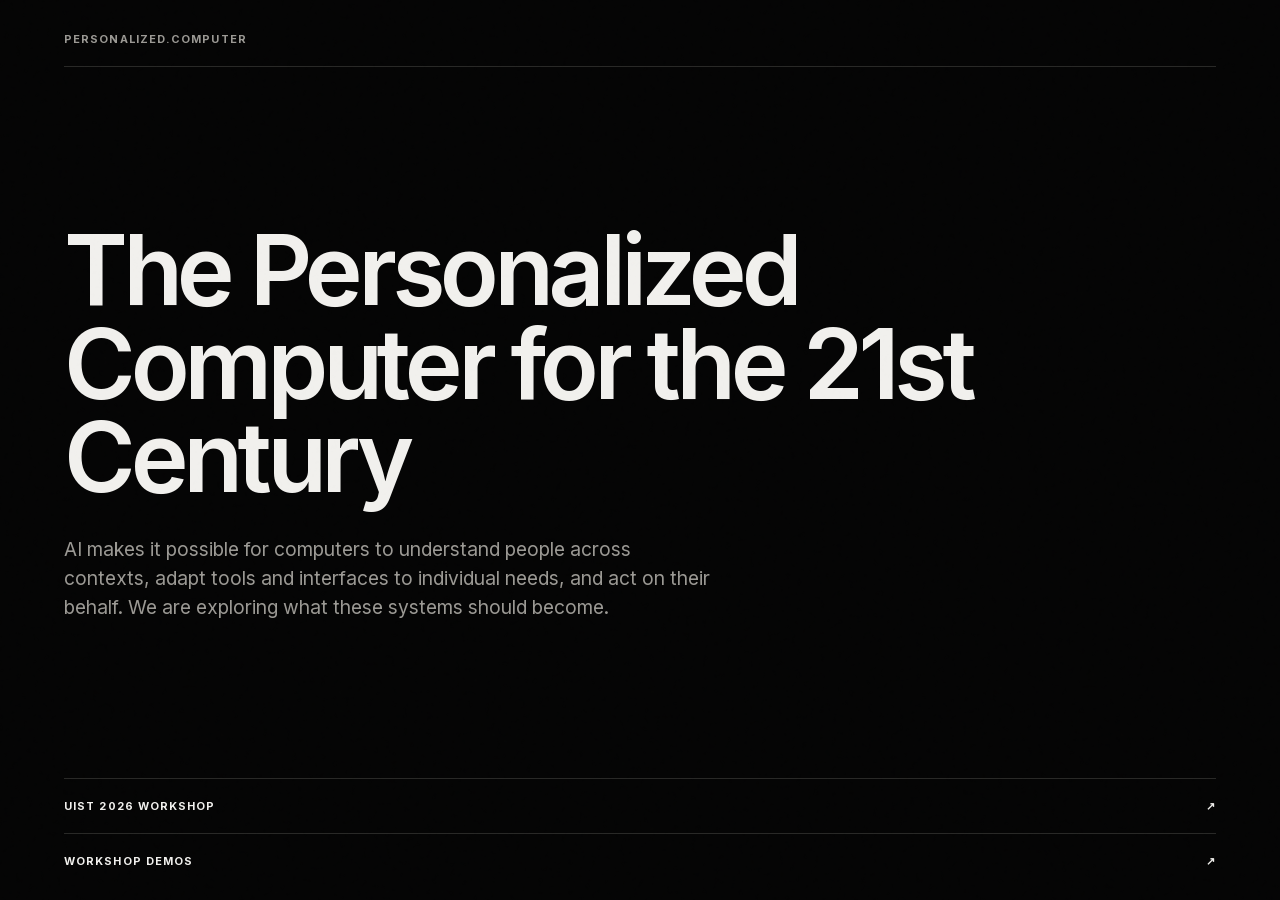
==== commit a84f45fc: "Link the workshop demos from the landing page Co-Authored-By: Claude Opus 5.5 <noreply@anthropic.com" ====
--- a/index.html
+++ b/index.html
@@ -7,6 +7,31 @@
     <meta
       name="description"
       content="Exploring what computers should do when they know us deeply and can act on what they know."
+    >
+    <meta property="og:type" content="website">
+    <meta property="og:url" content="https://personalized.computer/">
+    <meta property="og:title" content="The Personalized Computer for the 21st Century">
+    <meta
+      property="og:description"
+      content="We are exploring what personalized computing systems should become."
+    >
+    <meta property="og:image" content="https://personalized.computer/assets/social/uist-26.png">
+    <meta property="og:image:width" content="600">
+    <meta property="og:image:height" content="428">
+    <meta
+      property="og:image:alt"
+      content="The Personalized Computer for the 21st Century — UIST 2026 Workshop"
+    >
+    <meta name="twitter:card" content="summary_large_image">
+    <meta name="twitter:title" content="The Personalized Computer for the 21st Century">
+    <meta
+      name="twitter:description"
+      content="We are exploring what personalized computing systems should become."
+    >
+    <meta name="twitter:image" content="https://personalized.computer/assets/social/uist-26.png">
+    <meta
+      name="twitter:image:alt"
+      content="The Personalized Computer for the 21st Century — UIST 2026 Workshop"
     >
     <link rel="stylesheet" href="styles.css">
   </head>
@@ -21,10 +46,16 @@
           these systems should become.
         </p>
       </div>
-      <a class="workshop-link" href="uist-26/">
-        <span>UIST 2026 workshop</span>
-        <span aria-hidden="true">↗</span>
-      </a>
+      <div class="landing-links">
+        <a class="workshop-link" href="uist-26/">
+          <span>UIST 2026 workshop</span>
+          <span aria-hidden="true">↗</span>
+        </a>
+        <a class="workshop-link" href="uist-26/demos/">
+          <span>Workshop demos</span>
+          <span aria-hidden="true">↗</span>
+        </a>
+      </div>
     </main>
   </body>
 </html>
--- a/styles.css
+++ b/styles.css
@@ -82,6 +82,11 @@
   line-height: 1.5;
 }
 
+.landing-links {
+  display: grid;
+  gap: 1.25rem;
+}
+
 .workshop-link {
   padding-top: 1.25rem;
   display: flex;
